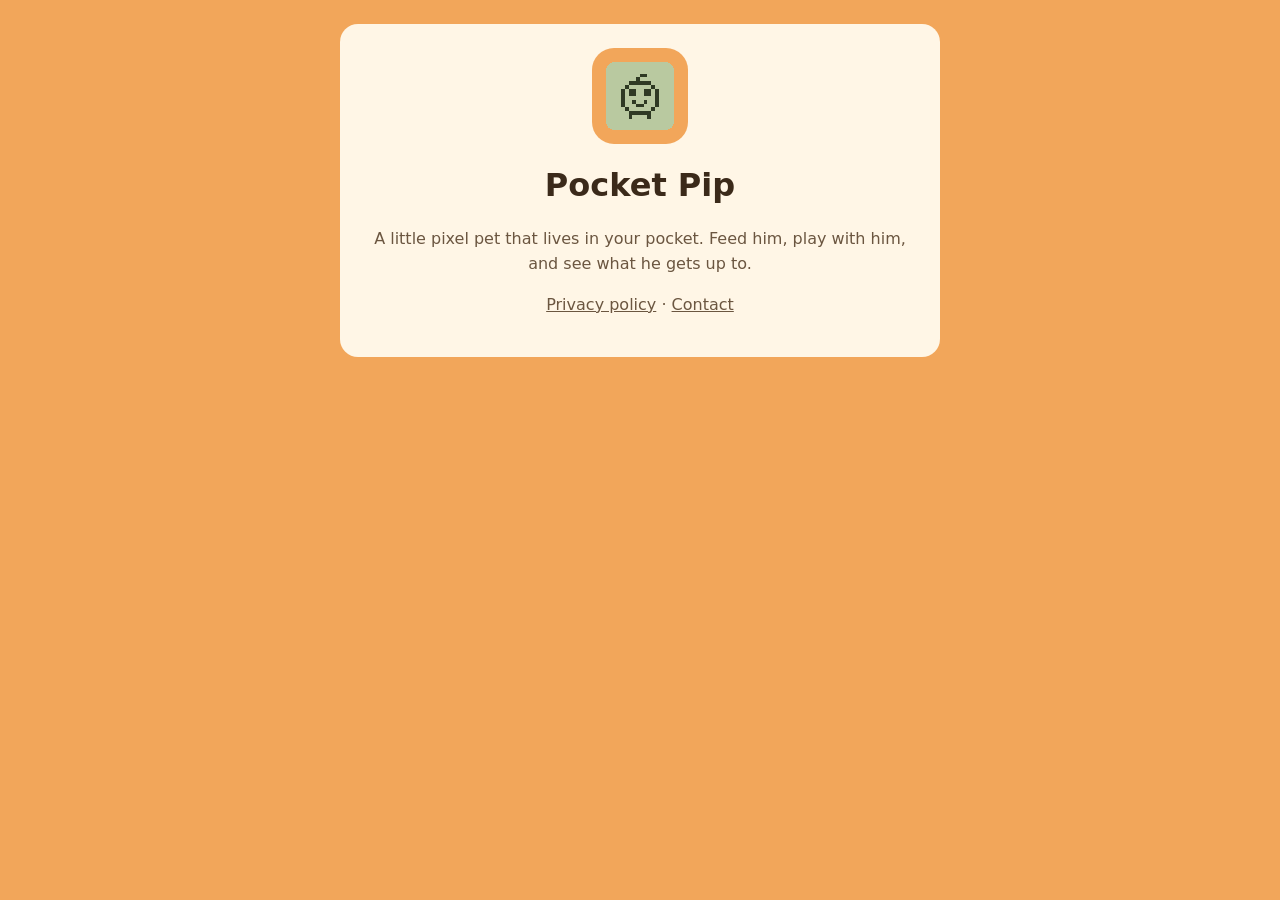
==== index.html @ be4d51e7 "Pocket Pip home page and privacy policy Co-Authored-By: Claude Opus 5.5 (1M context) <noreply@anthro" ====
<!doctype html>
<html lang="en-GB">
<head>
<meta charset="utf-8">
<meta name="viewport" content="width=device-width,initial-scale=1">
<title>Pocket Pip</title>
<style>
  :root{--bg:#f2a65a;--card:#fff6e6;--ink:#3b2a1a;--soft:#6b5640}
  @media (prefers-color-scheme:dark){:root{--bg:#2a2016;--card:#3a2c1e;--ink:#f6ead8;--soft:#d6c3a8}}
  body{margin:0;background:var(--bg);color:var(--ink);font:16px/1.55 system-ui,-apple-system,"Segoe UI",Roboto,sans-serif}
  main{max-width:560px;margin:24px auto;padding:24px 20px;background:var(--card);border-radius:18px;text-align:center}
  @media (max-width:600px){main{margin:16px;padding:20px 16px}}
  img{width:96px;height:96px;border-radius:22px;image-rendering:pixelated}
  h1{margin:.3em 0}
  p{color:var(--soft)}
  a{color:inherit}
</style>
</head>
<body>
<main>
<img src="icon.png" alt="">
<h1>Pocket Pip</h1>
<p>A little pixel pet that lives in your pocket. Feed him, play with him, and see what he gets up to.</p>
<p><a href="privacy.html">Privacy policy</a> · <a href="mailto:pocketpipgame@gmail.com">Contact</a></p>
</main>
</body>
</html>
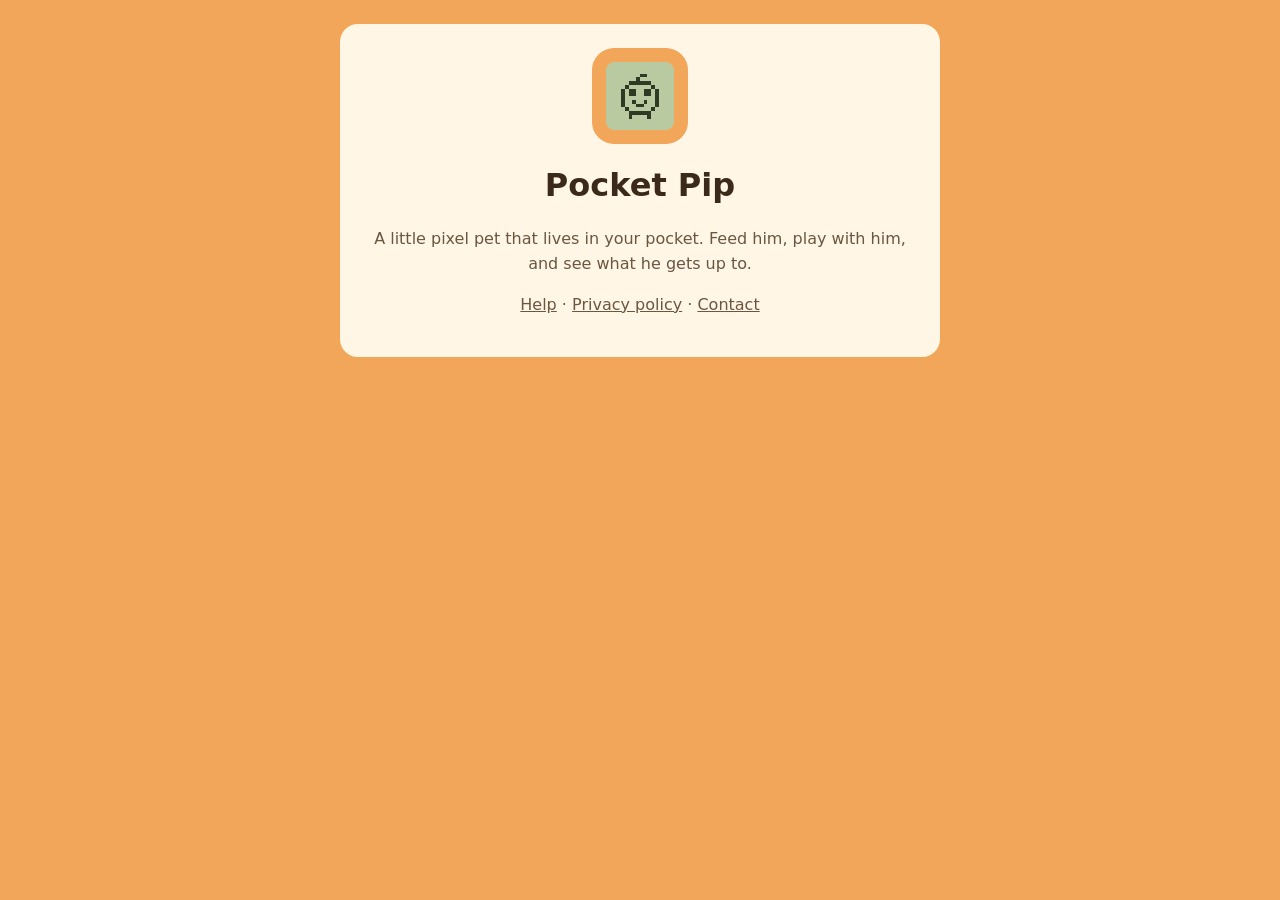
==== commit 18915e50: "Help page (generated from the game's Help) and a link to it Co-Authored-By: Claude Opus 5.5 (1M cont" ====
--- a/index.html
+++ b/index.html
@@ -21,7 +21,7 @@
 <img src="icon.png" alt="">
 <h1>Pocket Pip</h1>
 <p>A little pixel pet that lives in your pocket. Feed him, play with him, and see what he gets up to.</p>
-<p><a href="privacy.html">Privacy policy</a> · <a href="mailto:pocketpipgame@gmail.com">Contact</a></p>
+<p><a href="help.html">Help</a> · <a href="privacy.html">Privacy policy</a> · <a href="mailto:pocketpipgame@gmail.com">Contact</a></p>
 </main>
 </body>
 </html>
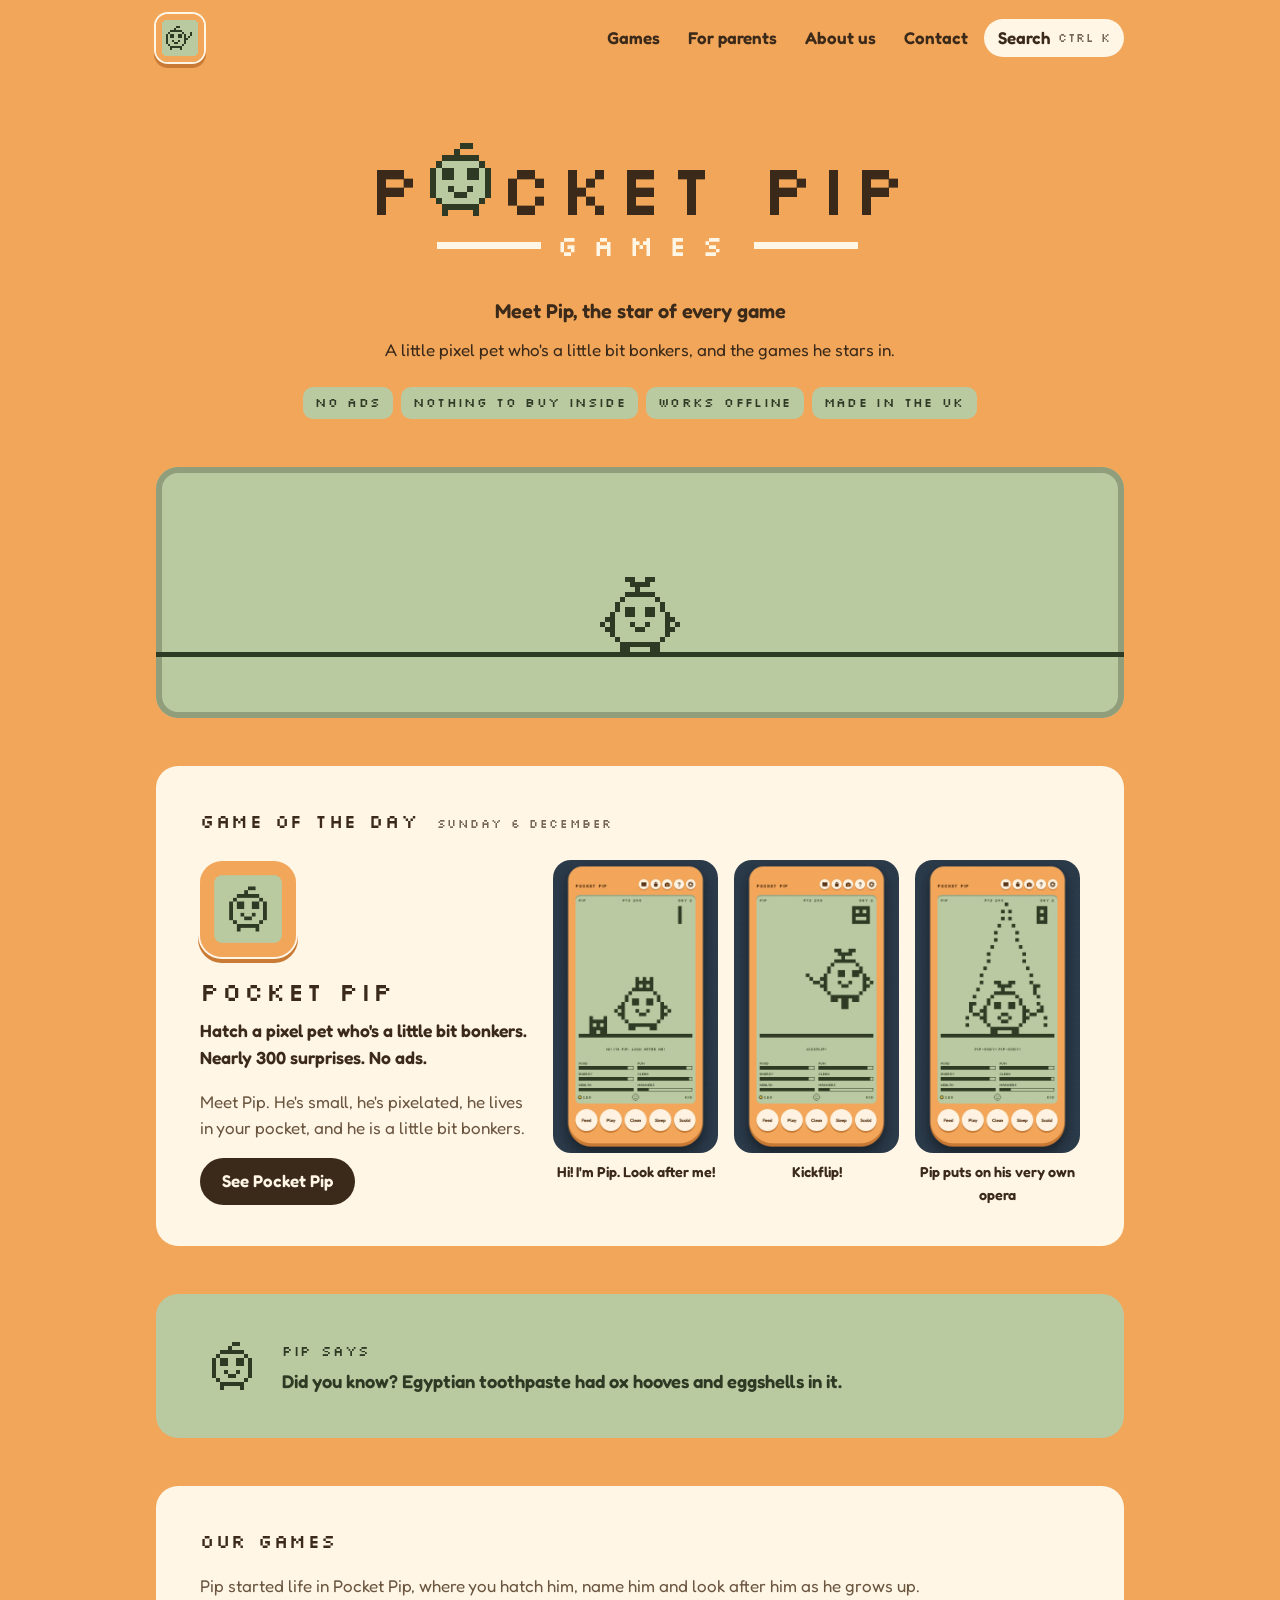
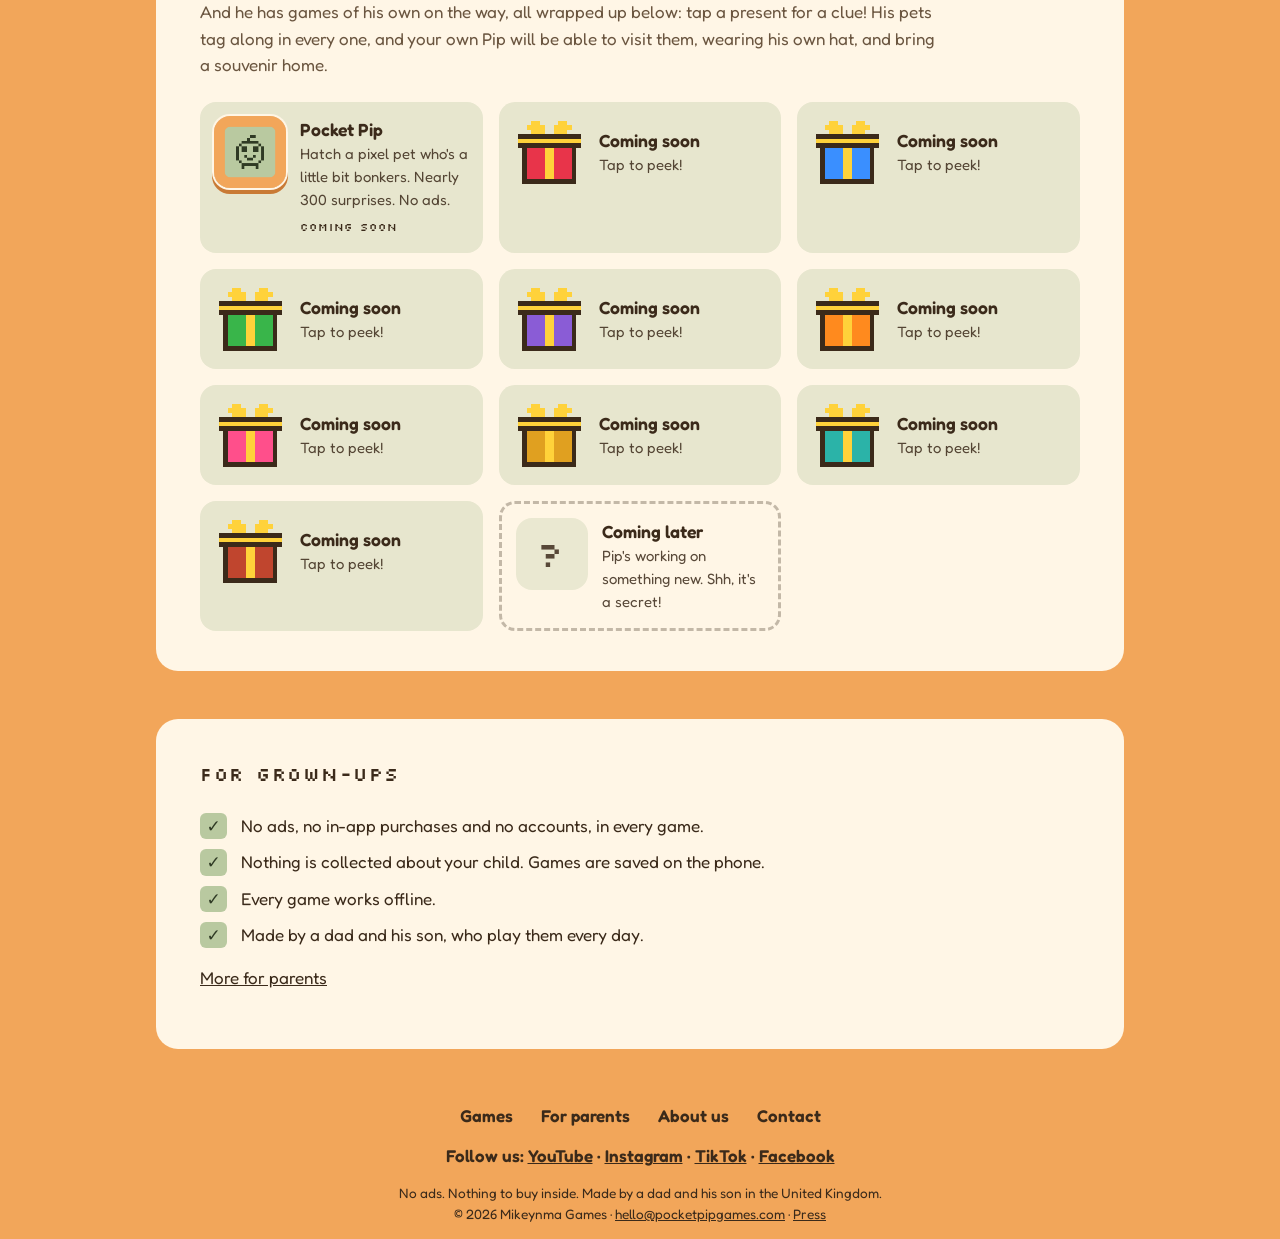
==== commit 4c6a8823: "Only Pocket Pip has its page for now; every other game is a wrapped present under Coming soon, with " ====
--- a/index.html
+++ b/index.html
@@ -3,25 +3,112 @@
 <head>
 <meta charset="utf-8">
 <meta name="viewport" content="width=device-width,initial-scale=1">
-<title>Pocket Pip</title>
-<style>
-  :root{--bg:#f2a65a;--card:#fff6e6;--ink:#3b2a1a;--soft:#6b5640}
-  @media (prefers-color-scheme:dark){:root{--bg:#2a2016;--card:#3a2c1e;--ink:#f6ead8;--soft:#d6c3a8}}
-  body{margin:0;background:var(--bg);color:var(--ink);font:16px/1.55 system-ui,-apple-system,"Segoe UI",Roboto,sans-serif}
-  main{max-width:560px;margin:24px auto;padding:24px 20px;background:var(--card);border-radius:18px;text-align:center}
-  @media (max-width:600px){main{margin:16px;padding:20px 16px}}
-  img{width:96px;height:96px;border-radius:22px;image-rendering:pixelated}
-  h1{margin:.3em 0}
-  p{color:var(--soft)}
-  a{color:inherit}
-</style>
+<title>Pocket Pip Games: cosy games for kids, no ads</title>
+<meta name="description" content="Cosy little games starring Pip. No ads, nothing to buy inside. Made by a dad and his son in the UK.">
+<meta property="og:title" content="Pocket Pip Games: cosy games for kids, no ads">
+<meta property="og:description" content="Cosy little games starring Pip. No ads, nothing to buy inside. Made by a dad and his son in the UK.">
+<meta property="og:type" content="website">
+<meta property="og:site_name" content="Pocket Pip Games">
+<meta property="og:url" content="https://pocketpipgames.com/">
+<link rel="canonical" href="https://pocketpipgames.com/">
+<meta property="og:image" content="https://pocketpipgames.com/share.png">
+<meta name="twitter:card" content="summary_large_image">
+
+<link rel="icon" href="/favicon.ico" sizes="any">
+<link rel="icon" href="/favicon-32.png" type="image/png">
+<link rel="apple-touch-icon" href="/apple-touch-icon.png">
+<link rel="manifest" href="/site.webmanifest">
+<meta name="theme-color" content="#f2a65a">
+<link rel="preload" href="/fonts/silkscreen-latin.woff2" as="font" type="font/woff2" crossorigin>
+<link rel="preload" href="/fonts/fredoka-latin.woff2" as="font" type="font/woff2" crossorigin>
+<link rel="stylesheet" href="/site.css">
+<script type="application/ld+json">[{"@context": "https://schema.org", "@type": "Organization", "name": "Pocket Pip Games", "url": "https://pocketpipgames.com", "logo": "https://pocketpipgames.com/icon-512.png", "email": "hello@pocketpipgames.com", "sameAs": ["https://www.youtube.com/@PocketPipGames", "https://www.instagram.com/pocketpipgames/", "https://www.tiktok.com/@pocketpipgames", "https://www.facebook.com/pocketpipgames"], "description": "Cosy little games starring Pip, a pixel pet. No ads, nothing to buy inside. Made by a dad and his son in the United Kingdom."}, {"@context": "https://schema.org", "@type": "WebSite", "name": "Pocket Pip Games", "url": "https://pocketpipgames.com"}]</script>
 </head>
 <body>
-<main>
-<img src="icon.png" alt="">
-<h1>Pocket Pip</h1>
-<p>A little pixel pet that lives in your pocket. Feed him, play with him, and see what he gets up to.</p>
-<p><a href="help.html">Help</a> · <a href="privacy.html">Privacy policy</a> · <a href="mailto:pocketpipgame@gmail.com">Contact</a></p>
+<header class="top"><div class="wrap">
+  <a class="brand" href="/" aria-label="Pocket Pip Games, home"><img src="/icon-48.png" width="48" height="48" alt=""></a>
+  <nav aria-label="Menu"><a href="/#games">Games</a><a href="/parents.html">For parents</a><a href="/about.html">About us</a><a href="/contact.html">Contact</a><button class="find-btn" type="button" aria-haspopup="dialog">Search <kbd>Ctrl K</kbd></button></nav>
+</div></header>
+<main class="wrap">
+<header class="hero">
+  <h1 class="logo"><span class="sr-only">Pocket Pip Games</span><span class="word px" aria-hidden="true"><span>P</span><svg class="pip-o" viewBox="0 0 10 12" shape-rendering="crispEdges"><path class="ps" d="M2 3h6v1h1v5h-1v1h-6v-1h-1v-5h1z"/><path class="pl" d="M5 0h2v1h-2zM4 1h1v1h-1zM2 2h6v1h-6zM1 3h1v1h-1zM8 3h1v1h-1zM0 4h1v1h-1zM9 4h1v1h-1zM0 5h1v1h-1zM9 5h1v1h-1zM0 6h1v1h-1zM9 6h1v1h-1zM0 7h1v1h-1zM9 7h1v1h-1zM0 8h1v1h-1zM9 8h1v1h-1zM1 9h1v1h-1zM8 9h1v1h-1zM2 10h6v1h-6zM2 11h1v1h-1zM7 11h1v1h-1z"/><path class="pf" d="M2 4h2v1h-2zM6 4h2v1h-2zM2 5h2v1h-2zM6 5h2v1h-2zM3 7h1v1h-1zM6 7h1v1h-1zM4 8h2v1h-2z"/><path class="pl arm arm-a" d="M10 6h1v1h-1zM11 5h1v1h-1zM12 3h1v2h-1z"/><path class="pl arm arm-b" d="M10 6h1v1h-1zM11 4h1v2h-1zM11 3h1v1h-1zM12 2h1v1h-1z"/></svg><span>CKET PIP</span></span><span class="games px" aria-hidden="true"><i></i>GAMES<i></i></span></h1>
+  <p class="tag">Meet Pip, the star of every game</p>
+  <p class="sub">A little pixel pet who's a little bit bonkers, and the games he stars in.</p>
+  <ul class="facts px"><li>No ads</li><li>Nothing to buy inside</li><li>Works offline</li><li>Made in the UK</li></ul>
+</header>
+<div class="strip" style="--n:542;--w:128;--ms:100ms;--src:url(/strip.png)" role="img" aria-label="Pip, from Pocket Pip: he blinks and wanders, does a kickflip on his skateboard, watches a butterfly, and his kitten comes for a cuddle">
+  <div class="ground"></div><div class="pip-anim"></div><p class="says px" aria-hidden="true"></p>
+  <script type="application/json" id="says">[[0, ""], [25, "Skateboard time!"], [48, "Kickflip!"], [57, "Radical!"], [98, ""], [139, "The butterfly dropped a coin! +1"], [174, ""]]</script>
+</div>
+
+<section class="today">
+  <h2 class="px">Game of the day <span class="date"></span></h2>
+<div class="featured" data-day="0">
+  <div class="feat-text">
+    <img class="icon" src="/pocket-pip/icon.png" alt="" width="96" height="96">
+    <h3 class="px">Pocket Pip</h3>
+    <p class="tag">Hatch a pixel pet who&#x27;s a little bit bonkers. Nearly 300 surprises. No ads.</p>
+    <p>Meet Pip. He&#x27;s small, he&#x27;s pixelated, he lives in your pocket, and he is a little bit bonkers.</p>
+    <a class="button" href="/pocket-pip/">See Pocket Pip</a>
+  </div>
+  <div class="shots">
+<figure><a href="/pocket-pip/shots/1-home.webp"><img src="/pocket-pip/shots/1-home.webp" width="720" height="1280" alt="Hi! I&#x27;m Pip. Look after me!"></a><figcaption>Hi! I&#x27;m Pip. Look after me!</figcaption></figure>
+<figure><a href="/pocket-pip/shots/2-skateboard.webp"><img src="/pocket-pip/shots/2-skateboard.webp" width="720" height="1280" alt="Kickflip!"></a><figcaption>Kickflip!</figcaption></figure>
+<figure><a href="/pocket-pip/shots/3-pipsody.webp"><img src="/pocket-pip/shots/3-pipsody.webp" width="720" height="1280" alt="Pip puts on his very own opera"></a><figcaption>Pip puts on his very own opera</figcaption></figure>
+</div>
+</div>
+</section>
+
+<section class="pip-says" aria-label="Pip says">
+  <img src="/pip-32.png" width="64" height="64" alt="">
+  <div><b class="px">Pip says</b><p class="fact">Did you know? A googol is 1 with 100 zeros after it.</p></div>
+</section>
+
+<section id="games"><span id="soon"></span>
+  <h2 class="px">Our games</h2>
+  <p class="lead">Pip started life in Pocket Pip, where you hatch him, name him and look after him as he grows up. And he has games of his own on the way, all wrapped up below: tap a present for a clue! His pets tag along in every one, and your own Pip will be able to visit them, wearing his own hat, and bring a souvenir home.</p>
+  <div class="games">
+<a class="game" href="/pocket-pip/"><img src="/pocket-pip/icon.png" alt="" width="72" height="72"><div><b>Pocket Pip</b><span>Hatch a pixel pet who&#x27;s a little bit bonkers. Nearly 300 surprises. No ads.</span><i class="px">Coming soon</i></div></a>
+<details class="game present" style="--c:#e8344a"><summary><svg class="box" viewBox="0 0 16 16" width="72" height="72" shape-rendering="crispEdges" aria-hidden="true"><path class="wrap" d="M2 6h12v9h-12z"/><path class="wrap" d="M1 4h14v3h-14z"/><path class="ribbon" d="M7 4h2v11h-2zM1 5h14v1h-14z"/><path class="ribbon" d="M4 1h2v1h1v2h-3v-1h-1v-1h1zM10 1h2v1h1v1h-1v1h-3v-2h1z"/><path class="line" d="M1 4h14v1h-14zM1 6h14v1h-14zM2 7h1v8h-1zM13 7h1v8h-1zM2 14h12v1h-12z"/></svg><div><b>Coming soon</b><span class="tap">Tap to peek!</span></div></summary><p class="clue px">Something long and wiggly is very hungry...</p></details>
+<details class="game present" style="--c:#3a8fff"><summary><svg class="box" viewBox="0 0 16 16" width="72" height="72" shape-rendering="crispEdges" aria-hidden="true"><path class="wrap" d="M2 6h12v9h-12z"/><path class="wrap" d="M1 4h14v3h-14z"/><path class="ribbon" d="M7 4h2v11h-2zM1 5h14v1h-14z"/><path class="ribbon" d="M4 1h2v1h1v2h-3v-1h-1v-1h1zM10 1h2v1h1v1h-1v1h-3v-2h1z"/><path class="line" d="M1 4h14v1h-14zM1 6h14v1h-14zM2 7h1v8h-1zM13 7h1v8h-1zM2 14h12v1h-12z"/></svg><div><b>Coming soon</b><span class="tap">Tap to peek!</span></div></summary><p class="clue px">Every snack in its own jar. Can you sort them?</p></details>
+<details class="game present" style="--c:#39b54a"><summary><svg class="box" viewBox="0 0 16 16" width="72" height="72" shape-rendering="crispEdges" aria-hidden="true"><path class="wrap" d="M2 6h12v9h-12z"/><path class="wrap" d="M1 4h14v3h-14z"/><path class="ribbon" d="M7 4h2v11h-2zM1 5h14v1h-14z"/><path class="ribbon" d="M4 1h2v1h1v2h-3v-1h-1v-1h1zM10 1h2v1h1v1h-1v1h-3v-2h1z"/><path class="line" d="M1 4h14v1h-14zM1 6h14v1h-14zM2 7h1v8h-1zM13 7h1v8h-1zM2 14h12v1h-12z"/></svg><div><b>Coming soon</b><span class="tap">Tap to peek!</span></div></summary><p class="clue px">Pip&#x27;s pet is stuck! Shuffle the furniture...</p></details>
+<details class="game present" style="--c:#8a5cd6"><summary><svg class="box" viewBox="0 0 16 16" width="72" height="72" shape-rendering="crispEdges" aria-hidden="true"><path class="wrap" d="M2 6h12v9h-12z"/><path class="wrap" d="M1 4h14v3h-14z"/><path class="ribbon" d="M7 4h2v11h-2zM1 5h14v1h-14z"/><path class="ribbon" d="M4 1h2v1h1v2h-3v-1h-1v-1h1zM10 1h2v1h1v1h-1v1h-3v-2h1z"/><path class="line" d="M1 4h14v1h-14zM1 6h14v1h-14zM2 7h1v8h-1zM13 7h1v8h-1zM2 14h12v1h-12z"/></svg><div><b>Coming soon</b><span class="tap">Tap to peek!</span></div></summary><p class="clue px">Roads, rivers and railways. Hop, Pip, hop!</p></details>
+<details class="game present" style="--c:#ff8a1e"><summary><svg class="box" viewBox="0 0 16 16" width="72" height="72" shape-rendering="crispEdges" aria-hidden="true"><path class="wrap" d="M2 6h12v9h-12z"/><path class="wrap" d="M1 4h14v3h-14z"/><path class="ribbon" d="M7 4h2v11h-2zM1 5h14v1h-14z"/><path class="ribbon" d="M4 1h2v1h1v2h-3v-1h-1v-1h1zM10 1h2v1h1v1h-1v1h-3v-2h1z"/><path class="line" d="M1 4h14v1h-14zM1 6h14v1h-14zM2 7h1v8h-1zM13 7h1v8h-1zM2 14h12v1h-12z"/></svg><div><b>Coming soon</b><span class="tap">Tap to peek!</span></div></summary><p class="clue px">Toast, pancakes, milkshakes... and a very fussy critic.</p></details>
+<details class="game present" style="--c:#ff4f8b"><summary><svg class="box" viewBox="0 0 16 16" width="72" height="72" shape-rendering="crispEdges" aria-hidden="true"><path class="wrap" d="M2 6h12v9h-12z"/><path class="wrap" d="M1 4h14v3h-14z"/><path class="ribbon" d="M7 4h2v11h-2zM1 5h14v1h-14z"/><path class="ribbon" d="M4 1h2v1h1v2h-3v-1h-1v-1h1zM10 1h2v1h1v1h-1v1h-3v-2h1z"/><path class="line" d="M1 4h14v1h-14zM1 6h14v1h-14zM2 7h1v8h-1zM13 7h1v8h-1zM2 14h12v1h-12z"/></svg><div><b>Coming soon</b><span class="tap">Tap to peek!</span></div></summary><p class="clue px">Dig, build, and make Pip a home of his own.</p></details>
+<details class="game present" style="--c:#e0a020"><summary><svg class="box" viewBox="0 0 16 16" width="72" height="72" shape-rendering="crispEdges" aria-hidden="true"><path class="wrap" d="M2 6h12v9h-12z"/><path class="wrap" d="M1 4h14v3h-14z"/><path class="ribbon" d="M7 4h2v11h-2zM1 5h14v1h-14z"/><path class="ribbon" d="M4 1h2v1h1v2h-3v-1h-1v-1h1zM10 1h2v1h1v1h-1v1h-3v-2h1z"/><path class="line" d="M1 4h14v1h-14zM1 6h14v1h-14zM2 7h1v8h-1zM13 7h1v8h-1zM2 14h12v1h-12z"/></svg><div><b>Coming soon</b><span class="tap">Tap to peek!</span></div></summary><p class="clue px">Pip nicked a biscuit. Run, Pip, run!</p></details>
+<details class="game present" style="--c:#2bb3a8"><summary><svg class="box" viewBox="0 0 16 16" width="72" height="72" shape-rendering="crispEdges" aria-hidden="true"><path class="wrap" d="M2 6h12v9h-12z"/><path class="wrap" d="M1 4h14v3h-14z"/><path class="ribbon" d="M7 4h2v11h-2zM1 5h14v1h-14z"/><path class="ribbon" d="M4 1h2v1h1v2h-3v-1h-1v-1h1zM10 1h2v1h1v1h-1v1h-3v-2h1z"/><path class="line" d="M1 4h14v1h-14zM1 6h14v1h-14zM2 7h1v8h-1zM13 7h1v8h-1zM2 14h12v1h-12z"/></svg><div><b>Coming soon</b><span class="tap">Tap to peek!</span></div></summary><p class="clue px">This room is a trickster. Nothing is what it seems!</p></details>
+<details class="game present" style="--c:#c0452e"><summary><svg class="box" viewBox="0 0 16 16" width="72" height="72" shape-rendering="crispEdges" aria-hidden="true"><path class="wrap" d="M2 6h12v9h-12z"/><path class="wrap" d="M1 4h14v3h-14z"/><path class="ribbon" d="M7 4h2v11h-2zM1 5h14v1h-14z"/><path class="ribbon" d="M4 1h2v1h1v2h-3v-1h-1v-1h1zM10 1h2v1h1v1h-1v1h-3v-2h1z"/><path class="line" d="M1 4h14v1h-14zM1 6h14v1h-14zM2 7h1v8h-1zM13 7h1v8h-1zM2 14h12v1h-12z"/></svg><div><b>Coming soon</b><span class="tap">Tap to peek!</span></div></summary><p class="clue px">Lots of boxes, and a teddy who comes along every time.</p></details>
+<div class="game mystery" aria-label="A new game, coming later"><span class="q px" aria-hidden="true">?</span><div><b>Coming later</b><span>Pip's working on something new. Shh, it's a secret!</span></div></div>
+  </div>
+</section>
+
+<section>
+  <h2 class="px">For grown-ups</h2>
+  <ul class="promise">
+    <li>No ads, no in-app purchases and no accounts, in every game.</li>
+    <li>Nothing is collected about your child. Games are saved on the phone.</li>
+    <li>Every game works offline.</li>
+    <li>Made by a dad and his son, who play them every day.</li>
+  </ul>
+  <p><a href="/parents.html">More for parents</a></p>
+</section>
+<script type="application/json" id="facts">["Did you know? A googol is 1 with 100 zeros after it.", "Did you know? There are more ways to shuffle a pack of cards than atoms on Earth.", "Did you know? Bananas are a tiny bit radioactive.", "Did you know? Octopuses have three hearts and blue blood.", "Did you know? A day on Venus is longer than its year.", "Did you know? Honey can last for thousands of years.", "Did you know? You can't hum while holding your nose. Try it!", "Did you know? Sloths can hold their breath longer than dolphins.", "Did you know? The Eiffel Tower grows about 15 cm in summer.", "Did you know? There are more trees on Earth than stars in our galaxy.", "Did you know? Sharks are older than trees.", "Did you know? A teaspoon of neutron star would weigh billions of tonnes.", "Did you know? Sunlight takes about 8 minutes to reach us.", "Did you know? Your stomach gets a new lining every few days.", "Did you know? Wombat poo is cube-shaped!", "Did you know? Lightning is hotter than the surface of the Sun.", "Did you know? The first computer mouse was made of wood.", "Did you know? Pluto hasn't gone once round the Sun since we found it.", "Did you know? Saturn would float in a big enough bath.", "Did you know? A group of flamingos is called a flamboyance.", "Did you know? The first computer bug was a real moth.", "Did you know? The Romans used wee as mouthwash!", "Did you know? Roman laundries washed clothes in wee.", "Did you know? Roman toilets had a shared sponge on a stick. Ew!", "Did you know? The Romans had a goddess of the sewers, called Cloacina.", "Did you know? Rich Romans snacked on dormice.", "Did you know? Posh Romans ate flamingo tongues.", "Did you know? Roman fish sauce was made from fermented fish guts. Yum?", "Did you know? The Romans had underfloor heating 2,000 years ago!", "Did you know? Ancient Greeks used pebbles as toilet paper.", "Did you know? Toilet paper was first used in ancient China.", "Did you know? Vikings didn't really have horns on their helmets.", "Did you know? Vikings carried combs. They were rather tidy!", "Did you know? Bluetooth is named after a Viking king, Harald Bluetooth.", "Did you know? Viking names included Ragnar Hairy-Breeches.", "Did you know? Wednesday is Woden's day. Thursday is Thor's day.", "Did you know? The ancient Egyptians mummified millions of cats.", "Did you know? Egyptians shaved their eyebrows when their cat died.", "Did you know? Egyptians shaved their heads and wore wigs to beat nits.", "Did you know? Egyptian toothpaste had ox hooves and eggshells in it.", "Did you know? Egyptians played a board game called Senet.", "Did you know? Paid workers built the pyramids, not slaves.", "Did you know? There were still woolly mammoths when the pyramids were built!", "Did you know? Cleopatra lived closer to the Moon landing than to the pyramids being built.", "Did you know? Oxford University is older than the Aztec Empire.", "Did you know? The Aztecs used cocoa beans as money.", "Did you know? Stone Age people kept dogs as pets.", "Did you know? The oldest flute ever found is made from a bird bone.", "Did you know? Some Stonehenge stones were dragged all the way from Wales.", "Did you know? Medieval monks said beavers' tails counted as fish.", "Did you know? In the Middle Ages, you could pay your rent in eels.", "Did you know? In the Middle Ages, even pigs could be put on trial!", "Did you know? The Bayeux Tapestry isn't a tapestry. It's embroidery!", "Did you know? Henry VIII had a Groom of the Stool. Don't ask.", "Did you know? Rich Tudors had black teeth from sugar. Some faked it!", "Did you know? Shakespeare was the first to write down the word 'eyeball'.", "Did you know? Georgian thieves snatched wigs right off people's heads.", "Did you know? Victorian children cleaned chimneys. I only clean poop!", "Did you know? In 1858 the River Thames smelled so bad it was called the Great Stink.", "Did you know? Policemen are called bobbies after Robert Peel.", "Did you know? England's first speeding ticket was in 1896, for going 8 mph!", "Did you know? Ketchup was sold as medicine in the 1830s.", "Did you know? People once thought tomatoes were poisonous.", "Did you know? Carrots used to be purple!", "Did you know? Napoleon wasn't short. He was about average height.", "Did you know? The smell after rain has a name: petrichor.", "Did you know? The Queen sent her first email in 1976!", "Did you know? The Queen's email name was HME2: Her Majesty, Elizabeth II.", "Did you know? The first message on the internet was meant to say LOGIN, but it crashed after LO.", "Did you know? The @ sign was first used for email in 1971.", "Did you know? The first smiley :-) was typed in 1982.", "Did you know? The first text message said Merry Christmas.", "Did you know? The first website is still online, and it's from 1991.", "Did you know? The web was given away free to everyone in 1993.", "Did you know? The first webcam watched a coffee pot, so people knew if there was any coffee left.", "Did you know? The first emoji were made in Japan in 1999. There were 176 of them.", "Did you know? The first video on a famous video website was 19 seconds about elephants at a zoo.", "Did you know? Spam email is named after a comedy sketch about tinned meat.", "Did you know? A famous search engine is named after a googol, spelt wrong.", "Did you know? Wi-Fi doesn't stand for anything. It's just a catchy name.", "Did you know? Pocket pets like Pip first came out in 1996, and lots got banned from schools!", "Did you know? One of the first video games was tennis, played on a science machine in 1958.", "Did you know? The first photo on the web was of a band of science workers who sang funny songs.", "Did you know? One of the first things ever bought online was a pizza.", "Did you know? The first mobile phone call was in 1973. The phone was as heavy as a bag of sugar!", "Did you know? The computer mouse got its name because its wire looked like a tail.", "Did you know? Emoji has nothing to do with emotion. It's Japanese for picture and letter.", "Did you know? Hashtags started in 2007.", "Did you know? The save button is a picture of a floppy disk. Ask a grown-up what that is!", "Did you know? There's a real computer error that means 'I'm a teapot'.", "Did you know? An early hard drive was as big as two fridges, and held less than one phone photo.", "Did you know? Pocket Pip's initials are P.P. ...PEE-PEE! Hee hee!", "Did you know? Raindrops aren't tear-shaped. They're more like burger buns!", "Did you know? A snowflake can take an hour to fall to the ground."]</script>
 </main>
+<footer class="wrap">
+  <nav aria-label="Footer menu"><a href="/#games">Games</a><a href="/parents.html">For parents</a><a href="/about.html">About us</a><a href="/contact.html">Contact</a></nav>
+  <p class="follow">Follow us: <a href="https://www.youtube.com/@PocketPipGames" rel="me noopener">YouTube</a> · <a href="https://www.instagram.com/pocketpipgames/" rel="me noopener">Instagram</a> · <a href="https://www.tiktok.com/@pocketpipgames" rel="me noopener">TikTok</a> · <a href="https://www.facebook.com/pocketpipgames" rel="me noopener">Facebook</a></p>
+  <p class="small">No ads. Nothing to buy inside. Made by a dad and his son in the United Kingdom.<br>© 2026 Mikeynma Games · <a href="mailto:hello@pocketpipgames.com">hello@pocketpipgames.com</a> · <a href="/press.html">Press</a></p>
+</footer>
+<dialog class="finder" aria-label="Search the site">
+  <input id="find-q" type="search" placeholder="Search games, help and pages" autocomplete="off" role="combobox" aria-expanded="true" aria-controls="find-list" aria-autocomplete="list">
+  <ul id="find-list" role="listbox" aria-label="Results"></ul>
+  <p class="find-hint">↑ ↓ to choose, Enter to open, Esc to close</p>
+</dialog>
+<dialog class="zoom" aria-label="Screenshot">
+  <button class="x" aria-label="Close">&#x2715;</button>
+  <button class="prev" aria-label="Previous screenshot">&#x25C0;</button><button class="next" aria-label="Next screenshot">&#x25B6;</button>
+  <img alt=""><p></p>
+</dialog>
+<script src="/site.js"></script>
 </body>
 </html>
--- a/site.css
+++ b/site.css
@@ -0,0 +1,237 @@
+/* pocketpipgames.com: every page made by npm run site (scripts/site.py). The look: Pip's orange case, cream and the LCD green,
+   a 70s/80s retro palette (owner chose it over a calmer cream look, 16 October 2026). */
+:root{--icon-edge:0 0 0 2px #fff6e6,0 4px 0 2px #c97a35;--pip-line:#2f3a24;--pip-face:#2f3a24;--logo-games:#fff6e6;--logo-bar:#fff6e6;--bg:#f2a65a;--card:#fff6e6;--ink:#3b2a1a;--soft:#6b5640;--lcd:#b9c9a0;--lcd-ink:#2f3a24;--edge:#c97a35;--tile:color-mix(in srgb,var(--lcd) 35%,var(--card));--bar:var(--bg)}
+@media (prefers-color-scheme:dark){:root{--icon-edge:0 3px 0 #c97a35;--pip-line:#f6ead8;--logo-games:#f2a65a;--logo-bar:#f2a65a;--bg:#2a2016;--card:#3a2c1e;--ink:#f6ead8;--soft:#d6c3a8;--lcd:#56664a;--lcd-ink:#e6efd6;--edge:#1c150e}}
+*{box-sizing:border-box}
+html{scroll-padding-top:16px}
+body{margin:0;background:var(--bg);color:var(--ink);font:17px/1.55 "Fredoka",system-ui,-apple-system,"Segoe UI",Roboto,sans-serif}
+a{color:inherit}
+img{max-width:100%}
+.wrap{max-width:1000px;margin:0 auto;padding:0 16px}
+.px{font-family:"Silkscreen",ui-monospace,monospace;letter-spacing:.08em;font-weight:400}
+.small{color:var(--soft);font-size:.85rem}
+
+/* the menu */
+.top{background:var(--bar)}
+.top .wrap{display:flex;align-items:center;justify-content:space-between;gap:8px 20px;flex-wrap:wrap;padding-top:14px;padding-bottom:14px}
+.brand{display:flex;align-items:center;gap:10px;text-decoration:none;font-size:1.05rem}
+nav{display:flex;flex-wrap:wrap;gap:4px}
+nav a{text-decoration:none;font-weight:600;padding:6px 12px;border-radius:999px}
+nav a:hover,nav a:focus-visible,nav a[aria-current]{background:var(--card)}
+@media (max-width:620px){.top .wrap{justify-content:center}.top nav{justify-content:center}nav a{padding:6px 10px;font-size:.95rem}}
+
+/* page parts */
+.hero{text-align:center;padding:40px 0 36px}
+@media (min-width:760px){.hero{padding:56px 0 48px}}
+.hero .icon{border-radius:26px}
+h1{font-size:clamp(2rem,7vw,3.4rem);margin:.3em 0 .1em;line-height:1.1}
+h2{font-size:1.2rem;margin:0 0 16px}
+.tag{font-size:1.25rem;font-weight:600;margin:0 auto;max-width:30em}
+.sub{color:var(--ink);max-width:36em;margin:.6em auto} /* on the orange page: ink, as --soft is only 3.5:1 there */
+.soon{display:inline-block;margin-top:1em;background:var(--card);border-radius:999px;padding:10px 22px;font-weight:600;box-shadow:0 4px 0 var(--edge)}
+.button{display:inline-block;background:var(--ink);color:var(--card);text-decoration:none;border-radius:999px;padding:10px 22px;font-weight:600}
+.facts{display:flex;flex-wrap:wrap;justify-content:center;gap:8px;list-style:none;padding:0;margin:24px 0 0}
+.facts li{background:var(--lcd);color:var(--lcd-ink);border-radius:10px;padding:6px 12px;font-size:.8rem}
+section{background:var(--card);border-radius:22px;padding:28px 24px;margin:0 0 28px}
+@media (min-width:760px){section{padding:40px 44px;margin-bottom:48px}h2{margin-bottom:24px}}
+@media (max-width:700px){section{padding:22px 16px}}
+.big{font-size:1.4rem;font-weight:600}
+table{border-collapse:collapse;width:100%}
+th,td{text-align:left;padding:10px 8px;border-top:1px solid color-mix(in srgb,var(--ink) 18%,transparent)}
+.promise{list-style:none;padding:0;margin:0 0 16px;display:grid;gap:10px}
+.promise li{padding-left:2.4em;text-indent:-2.4em}
+.promise li::before{content:"\2713";display:inline-block;text-indent:0;width:1.6em;font-weight:600;color:var(--lcd-ink);background:var(--lcd);border-radius:6px;text-align:center;margin-right:.8em}
+
+/* screenshots: tap one to see it bigger */
+.shots{display:grid;grid-template-columns:repeat(3,1fr);gap:20px 16px;margin:0 0 32px}
+.shots figure{margin:0}
+.shots a{display:block;cursor:zoom-in;border-radius:18px}
+.shots a:focus-visible{outline:3px solid var(--ink);outline-offset:3px}
+.shots img{width:100%;height:auto;border-radius:18px;display:block}
+.shots figcaption{text-align:center;font-size:.9rem;font-weight:600;margin-top:8px}
+@media (max-width:700px){.shots{grid-template-columns:none;grid-auto-flow:column;grid-auto-columns:62%;overflow-x:auto;scroll-snap-type:x mandatory;padding-bottom:8px}.shots figure{scroll-snap-align:center}}
+
+/* a game's page */
+.grid{display:grid;grid-template-columns:repeat(auto-fit,minmax(260px,1fr));gap:14px}
+.grid div{background:var(--tile);border-radius:14px;padding:14px 16px}
+.grid h3{margin:0 0 6px;font-size:1.05rem}
+.grid p,.grid ul{margin:0 0 .4em;color:var(--soft);font-size:.95rem}
+.grid ul{padding-left:1.1em}
+.grid li{margin:.25em 0}
+
+/* the games */
+.games{display:grid;grid-template-columns:repeat(auto-fit,minmax(280px,1fr));gap:16px}
+.lead{color:var(--soft);max-width:44em;margin:-.4em 0 1.4em}
+.game{display:flex;gap:14px;align-items:flex-start;text-decoration:none;background:var(--tile);border-radius:16px;padding:14px}
+a.game:hover,a.game:focus-visible{background:var(--lcd);color:var(--lcd-ink)}
+.game img{border-radius:16px;flex:none}
+.game b{display:block;font-size:1.1rem}
+.game span{display:block;font-size:.93rem;opacity:.85}
+.game i{display:inline-block;font-style:normal;font-size:.7rem;margin-top:6px}
+.mystery{border:3px dashed color-mix(in srgb,var(--ink) 30%,transparent);background:none}
+.mystery .q{flex:none;display:grid;place-items:center;width:72px;height:72px;border-radius:16px;background:var(--tile);font-size:2.2rem}
+.small-cards{grid-template-columns:repeat(auto-fit,minmax(136px,1fr));gap:12px}
+.small-cards a{display:flex;flex-direction:column;align-items:center;gap:8px;text-decoration:none;text-align:center;background:var(--tile);border-radius:14px;padding:14px 10px}
+.small-cards a:hover,.small-cards a:focus-visible{background:var(--lcd);color:var(--lcd-ink)}
+.small-cards img{border-radius:12px}
+
+/* the homepage */
+.date{font-size:.75rem;opacity:.7;margin-left:.5em}
+@media (max-width:620px){.date{display:block;margin:.4em 0 0}}
+.featured{display:grid;grid-template-columns:1fr 1.6fr;gap:24px;align-items:center}
+.featured .shots{margin:0}
+.feat-text .icon{border-radius:22px}
+.feat-text h3{font-size:1.6rem;margin:.3em 0 .2em}
+.feat-text p{color:var(--soft)}
+.feat-text .tag{color:var(--ink);font-size:1.1rem;margin:0 0 .5em}
+@media (max-width:760px){.featured{grid-template-columns:none}}
+.pip-says{display:flex;gap:18px;align-items:center;background:var(--lcd);color:var(--lcd-ink)}
+.pip-says img{border-radius:12px;image-rendering:pixelated;flex:none}
+.pip-says b{font-size:.9rem}
+.pip-says p{margin:.2em 0 0;font-size:1.15rem;font-weight:600}
+
+footer{text-align:center;padding:12px 16px 40px}
+footer nav{justify-content:center;margin-bottom:8px}
+footer .small{color:var(--ink)}
+
+/* the bigger screenshot */
+dialog.zoom{border:0;padding:0;background:none;max-width:none;max-height:none;overflow:visible;color:#fff}
+dialog.zoom::backdrop{background:rgb(0 0 0 / .85)}
+dialog.zoom img{display:block;height:min(84vh,1280px);width:auto;max-width:90vw;object-fit:contain;border-radius:22px;touch-action:pan-y}
+dialog.zoom p{text-align:center;margin:10px 0 0;font-weight:600}
+dialog.zoom button{position:fixed;width:48px;height:48px;border-radius:50%;border:0;background:var(--card);color:var(--ink);font-size:1.3rem;font-weight:600;line-height:1;cursor:pointer}
+dialog.zoom .x{top:12px;right:12px}
+dialog.zoom .prev{left:12px;top:calc(50% - 24px)}
+dialog.zoom .next{right:12px;top:calc(50% - 24px)}
+@media (max-width:620px){dialog.zoom .prev,dialog.zoom .next{top:auto;bottom:14px}dialog.zoom img{height:min(76vh,1280px)}}
+.featured[hidden]{display:none}
+
+/* the homepage strip: Pip recorded from the real game (strip.png: --n frames of --w x 40 game pixels, one above the other; the game's
+   own 32-wide screen is the middle, with room each side for the kitten to walk in), played by CSS. --s is a whole number of screen
+   pixels per game pixel, so he stays sharp: bigger steps on bigger screens. Only the far edges fade, where Pip never goes. */
+.strip{--s:4;--screen:#b9c9a0;position:relative;margin:0 0 28px;height:calc(40px*var(--s) + 3.2rem);background:var(--screen);border-radius:22px;overflow:hidden;box-shadow:inset 0 0 0 6px color-mix(in srgb,var(--screen) 70%,#2f3a24)}
+@media (min-width:480px){.strip{--s:5}}
+@media (min-width:760px){.strip{margin-bottom:48px}}
+@media (prefers-color-scheme:dark){.strip{--screen:#9cad87}}
+.strip .ground{position:absolute;left:0;right:0;top:calc(37px*var(--s));height:calc(1px*var(--s));background:#2f3a24}
+.pip-anim{position:absolute;left:calc(50% - var(--w)*var(--s)*.5px);top:0;width:calc(var(--w)*var(--s)*1px);height:calc(40px*var(--s));background:var(--src) 0 0/100% calc(40px*var(--s)*var(--n)) no-repeat;image-rendering:pixelated;-webkit-mask:linear-gradient(90deg,transparent,#000 calc(8px*var(--s)) calc(100% - 8px*var(--s)),transparent);mask:linear-gradient(90deg,transparent,#000 calc(8px*var(--s)) calc(100% - 8px*var(--s)),transparent);animation:pip-play calc(var(--ms)*var(--n)) steps(var(--n)) infinite}
+@keyframes pip-play{to{background-position-y:calc(-40px*var(--s)*var(--n))}}
+.strip .says{position:absolute;left:0;right:0;top:calc(40px*var(--s));margin:0;height:3.2rem;display:grid;place-items:center;color:#2f3a24;font-size:.85rem;text-transform:uppercase}
+@media (prefers-reduced-motion:reduce){.pip-anim{animation:none}}
+
+/* the logo: P(Pip)CKET PIP / GAMES. Pip stands still (the strip below is the busy one); now and then he hops, waves (stepping aside so his arm clears the C)
+   or somersaults, once each in a 24-second loop. Every keyframe lists the same transforms, so the somersault turns all the way. */
+.sr-only{position:absolute;width:1px;height:1px;overflow:hidden;clip-path:inset(50%);white-space:nowrap}
+.logo{margin:.15em 0 .5em;display:flex;flex-direction:column;align-items:center;gap:.22em;font-size:clamp(34px,7vw,72px);line-height:1}
+.logo .word{display:flex;align-items:flex-end;line-height:.8;letter-spacing:.077em;white-space:nowrap}
+.logo .games{display:flex;align-items:center;gap:.55em;font-size:.385em;letter-spacing:.55em;padding-left:.55em;color:var(--logo-games)}
+.logo .games i{width:3.75em;height:.25em;background:var(--logo-bar)}
+@media (max-width:480px){.logo .games i{width:2em}}
+.pip-o{width:.846em;height:1.02em;margin:0 .115em 0 .04em;overflow:visible;transform-origin:50% 58%;animation:pip-all 24s ease-in-out infinite}
+.pip-o .ps{fill:#b9c9a0}.pip-o .pl{fill:var(--pip-line)}.pip-o .pf{fill:var(--pip-face)}
+.pip-o .arm{opacity:0}
+.pip-o .arm-a{animation:arm-a 24s step-end infinite}
+.pip-o .arm-b{animation:arm-b 24s step-end infinite}
+@keyframes pip-all{0%,20%{transform:translateX(0) translateY(0) rotate(0deg) scaleY(1)}21.2%{transform:translateX(0) translateY(6%) rotate(0deg) scaleY(.88)}23%{transform:translateX(0) translateY(-38%) rotate(0deg) scaleY(1)}24.6%{transform:translateX(0) translateY(0) rotate(0deg) scaleY(1)}25.4%{transform:translateX(0) translateY(4%) rotate(0deg) scaleY(.92)}26.6%,49%{transform:translateX(0) translateY(0) rotate(0deg) scaleY(1)}49.8%,58.4%{transform:translateX(-15%) translateY(0) rotate(0deg) scaleY(1)}59.2%,80%{transform:translateX(0) translateY(0) rotate(0deg) scaleY(1)}81.2%{transform:translateX(0) translateY(6%) rotate(0deg) scaleY(.88)}82.5%{transform:translateX(0) translateY(-36%) rotate(-120deg) scaleY(1)}83.8%{transform:translateX(0) translateY(-30%) rotate(-240deg) scaleY(1)}85%{transform:translateX(0) translateY(0) rotate(-360deg) scaleY(1)}86%{transform:translateX(0) translateY(4%) rotate(-360deg) scaleY(.92)}87%,100%{transform:translateX(0) translateY(0) rotate(-360deg) scaleY(1)}}
+@keyframes arm-a{0%{opacity:0}50%{opacity:1}51.04%{opacity:0}52.08%{opacity:1}53.12%{opacity:0}54.17%{opacity:1}55.21%{opacity:0}56.25%{opacity:1}57.29%,100%{opacity:0}}
+@keyframes arm-b{0%{opacity:0}51.04%{opacity:1}52.08%{opacity:0}53.12%{opacity:1}54.17%{opacity:0}55.21%{opacity:1}56.25%{opacity:0}57.29%{opacity:1}58.33%,100%{opacity:0}}
+@media (prefers-reduced-motion:reduce){.pip-o,.pip-o .arm{animation:none}}
+.brand img{image-rendering:pixelated;border-radius:12px;box-shadow:var(--icon-edge)} /* --icon-edge: on the orange page a cream ring plus the case's underside; elsewhere just the underside */
+
+/* help and privacy pages: a game's own words in the site's look */
+.page-head{padding:36px 0 28px}
+.page-head h1{font-size:clamp(1.5rem,4.5vw,2.4rem);margin:0;line-height:1.15}
+.page-head .sub{margin:.5em 0 0;max-width:40em}
+.help{display:grid;grid-template-columns:270px minmax(0,1fr);gap:32px;align-items:start;margin-bottom:48px}
+.help.single{display:block}
+.help nav{position:sticky;top:16px;display:flex;flex-direction:column;gap:2px;background:var(--card);border-radius:22px;padding:14px}
+.help nav .label{font-family:"Silkscreen",monospace;letter-spacing:.08em;font-size:.75rem;padding:6px 12px 10px;color:var(--soft)}
+.help nav a{display:flex;align-items:center;gap:10px;padding:9px 12px;border-radius:12px;font-weight:600;text-decoration:none}
+.help nav a b{margin-left:auto;font-size:.8rem}
+.help nav a:hover,.help nav a[aria-current]{background:var(--tile)}
+.help nav a.dim{opacity:.45}
+.help .i{width:18px;height:18px;flex:none}
+@media (max-width:760px){.help{grid-template-columns:minmax(0,1fr);gap:16px}.help nav{top:0;z-index:2;flex-direction:row;flex-wrap:nowrap;overflow-x:auto;padding:8px;border-radius:16px}.help nav .label{display:none}.help nav a{white-space:nowrap}}
+.search{display:flex;align-items:center;gap:12px;background:var(--card);border-radius:999px;padding:13px 20px;color:var(--soft)}
+.search:focus-within{box-shadow:0 0 0 3px var(--ink)}
+.search input{flex:1;min-width:0;border:0;background:none;font:inherit;color:var(--ink);outline:none}
+.help .meta{display:flex;justify-content:space-between;align-items:center;gap:12px;margin:14px 6px 22px;font-size:.92rem}
+.help .badge{background:var(--lcd);color:var(--lcd-ink);border-radius:10px;padding:5px 11px;font-family:"Silkscreen",monospace;letter-spacing:.06em;font-size:.7rem}
+.help section{background:none;padding:0;border:0;box-shadow:none;margin:0 0 32px}
+.help h2{display:flex;align-items:center;gap:10px;font-family:"Silkscreen",monospace;font-weight:400;letter-spacing:.08em;font-size:1rem;margin:0 0 12px 6px}
+.help .card{background:var(--card);border-radius:22px;overflow:hidden}
+.help details+details{border-top:1px solid color-mix(in srgb,var(--ink) 12%,transparent)}
+.help summary{list-style:none;cursor:pointer;padding:17px 24px;font-weight:600;display:flex;justify-content:space-between;align-items:center;gap:16px}
+.help summary::-webkit-details-marker{display:none}
+.help summary::after{content:"+";font-family:"Silkscreen",monospace;font-size:1.2rem;line-height:1;flex:none}
+.help details[open] summary::after{content:"-"}
+.help summary:hover{background:var(--tile)}
+.help summary:focus-visible{outline:3px solid var(--ink);outline-offset:-3px}
+.help details>:not(summary){margin:0;padding:0 24px 14px;color:var(--soft)}
+.help details>ul{padding-left:44px}
+.help details li{margin:.3em 0}
+.help .empty{padding:20px 24px}
+.help .more{margin:20px 6px}
+.doc{margin-bottom:48px}
+.doc h2{font-family:"Silkscreen",monospace;font-weight:400;letter-spacing:.08em;font-size:1rem;margin:2em 0 .6em}
+.doc .lede{background:var(--lcd);color:var(--lcd-ink);padding:14px 18px;border-radius:14px;max-width:none}
+.doc .small{color:var(--soft)}
+.doc table{font-size:.95rem}
+@media (max-width:620px){.doc table{display:block;overflow-x:auto}}
+
+/* the site's own font files (the games bundle the same ones): nothing is fetched from Google */
+@font-face{font-family:"Silkscreen";font-weight:400;font-display:swap;src:url(/fonts/silkscreen-latin.woff2) format("woff2");unicode-range:U+0000-00FF,U+0131,U+0152-0153,U+02BB-02BC,U+02C6,U+02DA,U+02DC,U+0304,U+0308,U+0329,U+2000-206F,U+20AC,U+2122,U+2191,U+2193,U+2212,U+2215,U+FEFF,U+FFFD}
+@font-face{font-family:"Silkscreen";font-weight:400;font-display:swap;src:url(/fonts/silkscreen-latin-ext.woff2) format("woff2");unicode-range:U+0100-02BA,U+02BD-02C5,U+02C7-02CC,U+02CE-02D7,U+02DD-02FF,U+1D00-1DBF,U+1E00-1E9F,U+1EF2-1EFF,U+2020,U+20A0-20AB,U+20AD-20C4,U+2113,U+2C60-2C7F,U+A720-A7FF}
+@font-face{font-family:"Fredoka";font-weight:400 600;font-display:swap;src:url(/fonts/fredoka-latin.woff2) format("woff2");unicode-range:U+0000-00FF,U+0131,U+0152-0153,U+02BB-02BC,U+02C6,U+02DA,U+02DC,U+0304,U+0308,U+0329,U+2000-206F,U+20AC,U+2122,U+2191,U+2193,U+2212,U+2215,U+FEFF,U+FFFD}
+@font-face{font-family:"Fredoka";font-weight:400 600;font-display:swap;src:url(/fonts/fredoka-latin-ext.woff2) format("woff2");unicode-range:U+0100-02BA,U+02BD-02C5,U+02C7-02CC,U+02CE-02D7,U+02DD-02FF,U+1D00-1DBF,U+1E00-1E9F,U+1EF2-1EFF,U+2020,U+20A0-20AB,U+20AD-20C4,U+2113,U+2C60-2C7F,U+A720-A7FF}
+
+/* Google Play badge, press logos, the 404 */
+.play img{display:block;height:auto;margin:1em auto 0}
+.game .play img{margin:6px 0 0}
+.press-logos{display:flex;flex-wrap:wrap;gap:16px;align-items:center;margin-bottom:12px}
+.press-logos a{display:block;background:var(--card);border:1px solid color-mix(in srgb,var(--ink) 15%,transparent);border-radius:16px;padding:20px}
+.press-logos a.dark{background:#2a2016}
+.press-logos img{display:block;max-width:100%;height:auto}
+.help-main{min-width:0}
+
+/* the secret: type "pip" on the homepage, or tap the logo Pip five times quickly, and he does a little celebration */
+.pip-o.party{animation:pip-party 2.4s ease-in-out}
+.pip-o.party .arm-a{animation:none;opacity:1}
+@keyframes pip-party{0%{transform:translateX(0) translateY(0) rotate(0deg) scaleY(1)}15%{transform:translateX(0) translateY(-40%) rotate(-360deg) scaleY(1)}30%{transform:translateX(0) translateY(0) rotate(-360deg) scaleY(.9)}45%{transform:translateX(0) translateY(-40%) rotate(0deg) scaleY(1)}60%{transform:translateX(0) translateY(0) rotate(0deg) scaleY(.9)}75%{transform:translateX(0) translateY(-40%) rotate(-360deg) scaleY(1)}90%,100%{transform:translateX(0) translateY(0) rotate(-360deg) scaleY(1)}}
+
+/* the games' icons keep an edge too: the same cream ring and underside as the menu icon (only the underside in dark mode) */
+.hero .icon,.feat-text .icon,.game img,.small-cards img{box-shadow:var(--icon-edge)}
+
+/* Ctrl+K search: a button in the menu bar and a dialog of results (pages and every help question) */
+.find-btn{font:inherit;font-weight:600;color:inherit;background:var(--card);border:0;border-radius:999px;padding:6px 14px;cursor:pointer;display:inline-flex;align-items:center;gap:8px}
+.find-btn kbd{font:.72rem/1 "Silkscreen",monospace;letter-spacing:.04em;opacity:.7}
+@media (max-width:620px){.find-btn kbd{display:none}}
+.find-btn:focus-visible,nav a:focus-visible,.button:focus-visible,a:focus-visible{outline:3px solid var(--ink);outline-offset:2px}
+dialog.finder{width:min(640px,calc(100vw - 32px));margin:10vh auto auto;padding:14px;border:0;border-radius:22px;background:var(--card);color:var(--ink);box-shadow:0 20px 60px rgb(0 0 0 / .35)}
+dialog.finder::backdrop{background:rgb(0 0 0 / .5)}
+#find-q{width:100%;box-sizing:border-box;font:inherit;font-size:1.1rem;padding:12px 16px;border-radius:14px;border:2px solid color-mix(in srgb,var(--ink) 25%,transparent);background:var(--page,transparent);color:var(--ink);outline:none}
+#find-q:focus{border-color:var(--ink)}
+#find-list{list-style:none;margin:10px 0 0;padding:0;max-height:55vh;overflow:auto}
+#find-list [role=option]{display:flex;align-items:center;gap:12px;padding:8px 14px;border-radius:12px;cursor:pointer}
+#find-list [role=option] b{flex:1;min-width:0}
+.fi{width:34px;height:34px;flex:none;border-radius:9px;background:var(--lcd);color:var(--lcd-ink);display:grid;place-items:center;overflow:hidden}
+.fi img{width:34px;height:34px;image-rendering:pixelated}
+.fi svg{width:15px;height:21px;fill:currentColor}
+#find-list [role=option]>span:last-child{font-size:.85rem;color:var(--soft);white-space:nowrap}
+#find-list [aria-selected="true"],#find-list [role=option]:hover{background:var(--tile)}
+#find-list .none{padding:12px 14px;color:var(--soft)}
+.find-hint{margin:8px 4px 0;font-size:.8rem;color:var(--soft)}
+@media (max-width:620px){.find-hint{display:none}}
+footer .follow{margin:.2em 0 .6em;font-weight:600}
+/* games not on the site yet: wrapped presents that open with a clue (scripts/site.py presents()) */
+.present{display:block;background:var(--tile);border-radius:16px;padding:14px}
+.present summary{display:flex;gap:14px;align-items:center;cursor:pointer;list-style:none}
+.present summary::-webkit-details-marker{display:none}
+.present .box .wrap{fill:var(--c)}.present .box .ribbon{fill:#ffd23a}.present .box .line{fill:var(--ink)}
+.present .box{flex:none;transition:transform .2s}
+.present summary:hover .box,.present summary:focus-visible .box{animation:shake .5s}
+.present[open] .box{transform:translateY(-6px) rotate(-8deg)}
+.present[open] .tap{display:none}
+.present .clue{margin:10px 0 0;font-size:.9rem;line-height:1.5}
+@keyframes shake{0%,100%{transform:rotate(0)}25%{transform:rotate(-8deg)}75%{transform:rotate(8deg)}}
+@media (prefers-reduced-motion:reduce){.present summary:hover .box,.present summary:focus-visible .box{animation:none}}
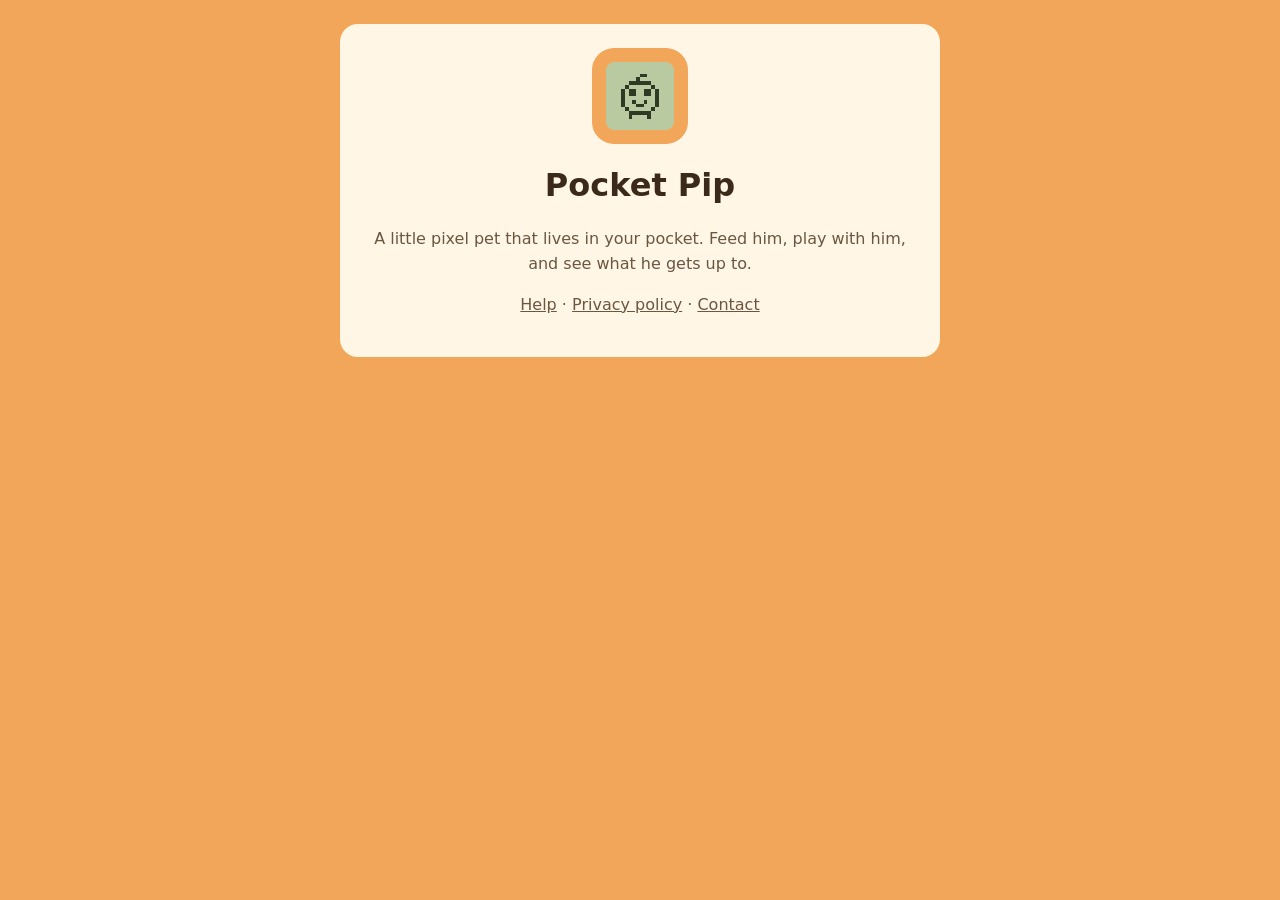
==== commit 39d36a67: "Revert "Only Pocket Pip has its page for now; every other game is a wrapped present under Coming soo" ====
--- a/index.html
+++ b/index.html
@@ -3,112 +3,25 @@
 <head>
 <meta charset="utf-8">
 <meta name="viewport" content="width=device-width,initial-scale=1">
-<title>Pocket Pip Games: cosy games for kids, no ads</title>
-<meta name="description" content="Cosy little games starring Pip. No ads, nothing to buy inside. Made by a dad and his son in the UK.">
-<meta property="og:title" content="Pocket Pip Games: cosy games for kids, no ads">
-<meta property="og:description" content="Cosy little games starring Pip. No ads, nothing to buy inside. Made by a dad and his son in the UK.">
-<meta property="og:type" content="website">
-<meta property="og:site_name" content="Pocket Pip Games">
-<meta property="og:url" content="https://pocketpipgames.com/">
-<link rel="canonical" href="https://pocketpipgames.com/">
-<meta property="og:image" content="https://pocketpipgames.com/share.png">
-<meta name="twitter:card" content="summary_large_image">
-
-<link rel="icon" href="/favicon.ico" sizes="any">
-<link rel="icon" href="/favicon-32.png" type="image/png">
-<link rel="apple-touch-icon" href="/apple-touch-icon.png">
-<link rel="manifest" href="/site.webmanifest">
-<meta name="theme-color" content="#f2a65a">
-<link rel="preload" href="/fonts/silkscreen-latin.woff2" as="font" type="font/woff2" crossorigin>
-<link rel="preload" href="/fonts/fredoka-latin.woff2" as="font" type="font/woff2" crossorigin>
-<link rel="stylesheet" href="/site.css">
-<script type="application/ld+json">[{"@context": "https://schema.org", "@type": "Organization", "name": "Pocket Pip Games", "url": "https://pocketpipgames.com", "logo": "https://pocketpipgames.com/icon-512.png", "email": "hello@pocketpipgames.com", "sameAs": ["https://www.youtube.com/@PocketPipGames", "https://www.instagram.com/pocketpipgames/", "https://www.tiktok.com/@pocketpipgames", "https://www.facebook.com/pocketpipgames"], "description": "Cosy little games starring Pip, a pixel pet. No ads, nothing to buy inside. Made by a dad and his son in the United Kingdom."}, {"@context": "https://schema.org", "@type": "WebSite", "name": "Pocket Pip Games", "url": "https://pocketpipgames.com"}]</script>
+<title>Pocket Pip</title>
+<style>
+  :root{--bg:#f2a65a;--card:#fff6e6;--ink:#3b2a1a;--soft:#6b5640}
+  @media (prefers-color-scheme:dark){:root{--bg:#2a2016;--card:#3a2c1e;--ink:#f6ead8;--soft:#d6c3a8}}
+  body{margin:0;background:var(--bg);color:var(--ink);font:16px/1.55 system-ui,-apple-system,"Segoe UI",Roboto,sans-serif}
+  main{max-width:560px;margin:24px auto;padding:24px 20px;background:var(--card);border-radius:18px;text-align:center}
+  @media (max-width:600px){main{margin:16px;padding:20px 16px}}
+  img{width:96px;height:96px;border-radius:22px;image-rendering:pixelated}
+  h1{margin:.3em 0}
+  p{color:var(--soft)}
+  a{color:inherit}
+</style>
 </head>
 <body>
-<header class="top"><div class="wrap">
-  <a class="brand" href="/" aria-label="Pocket Pip Games, home"><img src="/icon-48.png" width="48" height="48" alt=""></a>
-  <nav aria-label="Menu"><a href="/#games">Games</a><a href="/parents.html">For parents</a><a href="/about.html">About us</a><a href="/contact.html">Contact</a><button class="find-btn" type="button" aria-haspopup="dialog">Search <kbd>Ctrl K</kbd></button></nav>
-</div></header>
-<main class="wrap">
-<header class="hero">
-  <h1 class="logo"><span class="sr-only">Pocket Pip Games</span><span class="word px" aria-hidden="true"><span>P</span><svg class="pip-o" viewBox="0 0 10 12" shape-rendering="crispEdges"><path class="ps" d="M2 3h6v1h1v5h-1v1h-6v-1h-1v-5h1z"/><path class="pl" d="M5 0h2v1h-2zM4 1h1v1h-1zM2 2h6v1h-6zM1 3h1v1h-1zM8 3h1v1h-1zM0 4h1v1h-1zM9 4h1v1h-1zM0 5h1v1h-1zM9 5h1v1h-1zM0 6h1v1h-1zM9 6h1v1h-1zM0 7h1v1h-1zM9 7h1v1h-1zM0 8h1v1h-1zM9 8h1v1h-1zM1 9h1v1h-1zM8 9h1v1h-1zM2 10h6v1h-6zM2 11h1v1h-1zM7 11h1v1h-1z"/><path class="pf" d="M2 4h2v1h-2zM6 4h2v1h-2zM2 5h2v1h-2zM6 5h2v1h-2zM3 7h1v1h-1zM6 7h1v1h-1zM4 8h2v1h-2z"/><path class="pl arm arm-a" d="M10 6h1v1h-1zM11 5h1v1h-1zM12 3h1v2h-1z"/><path class="pl arm arm-b" d="M10 6h1v1h-1zM11 4h1v2h-1zM11 3h1v1h-1zM12 2h1v1h-1z"/></svg><span>CKET PIP</span></span><span class="games px" aria-hidden="true"><i></i>GAMES<i></i></span></h1>
-  <p class="tag">Meet Pip, the star of every game</p>
-  <p class="sub">A little pixel pet who's a little bit bonkers, and the games he stars in.</p>
-  <ul class="facts px"><li>No ads</li><li>Nothing to buy inside</li><li>Works offline</li><li>Made in the UK</li></ul>
-</header>
-<div class="strip" style="--n:542;--w:128;--ms:100ms;--src:url(/strip.png)" role="img" aria-label="Pip, from Pocket Pip: he blinks and wanders, does a kickflip on his skateboard, watches a butterfly, and his kitten comes for a cuddle">
-  <div class="ground"></div><div class="pip-anim"></div><p class="says px" aria-hidden="true"></p>
-  <script type="application/json" id="says">[[0, ""], [25, "Skateboard time!"], [48, "Kickflip!"], [57, "Radical!"], [98, ""], [139, "The butterfly dropped a coin! +1"], [174, ""]]</script>
-</div>
-
-<section class="today">
-  <h2 class="px">Game of the day <span class="date"></span></h2>
-<div class="featured" data-day="0">
-  <div class="feat-text">
-    <img class="icon" src="/pocket-pip/icon.png" alt="" width="96" height="96">
-    <h3 class="px">Pocket Pip</h3>
-    <p class="tag">Hatch a pixel pet who&#x27;s a little bit bonkers. Nearly 300 surprises. No ads.</p>
-    <p>Meet Pip. He&#x27;s small, he&#x27;s pixelated, he lives in your pocket, and he is a little bit bonkers.</p>
-    <a class="button" href="/pocket-pip/">See Pocket Pip</a>
-  </div>
-  <div class="shots">
-<figure><a href="/pocket-pip/shots/1-home.webp"><img src="/pocket-pip/shots/1-home.webp" width="720" height="1280" alt="Hi! I&#x27;m Pip. Look after me!"></a><figcaption>Hi! I&#x27;m Pip. Look after me!</figcaption></figure>
-<figure><a href="/pocket-pip/shots/2-skateboard.webp"><img src="/pocket-pip/shots/2-skateboard.webp" width="720" height="1280" alt="Kickflip!"></a><figcaption>Kickflip!</figcaption></figure>
-<figure><a href="/pocket-pip/shots/3-pipsody.webp"><img src="/pocket-pip/shots/3-pipsody.webp" width="720" height="1280" alt="Pip puts on his very own opera"></a><figcaption>Pip puts on his very own opera</figcaption></figure>
-</div>
-</div>
-</section>
-
-<section class="pip-says" aria-label="Pip says">
-  <img src="/pip-32.png" width="64" height="64" alt="">
-  <div><b class="px">Pip says</b><p class="fact">Did you know? A googol is 1 with 100 zeros after it.</p></div>
-</section>
-
-<section id="games"><span id="soon"></span>
-  <h2 class="px">Our games</h2>
-  <p class="lead">Pip started life in Pocket Pip, where you hatch him, name him and look after him as he grows up. And he has games of his own on the way, all wrapped up below: tap a present for a clue! His pets tag along in every one, and your own Pip will be able to visit them, wearing his own hat, and bring a souvenir home.</p>
-  <div class="games">
-<a class="game" href="/pocket-pip/"><img src="/pocket-pip/icon.png" alt="" width="72" height="72"><div><b>Pocket Pip</b><span>Hatch a pixel pet who&#x27;s a little bit bonkers. Nearly 300 surprises. No ads.</span><i class="px">Coming soon</i></div></a>
-<details class="game present" style="--c:#e8344a"><summary><svg class="box" viewBox="0 0 16 16" width="72" height="72" shape-rendering="crispEdges" aria-hidden="true"><path class="wrap" d="M2 6h12v9h-12z"/><path class="wrap" d="M1 4h14v3h-14z"/><path class="ribbon" d="M7 4h2v11h-2zM1 5h14v1h-14z"/><path class="ribbon" d="M4 1h2v1h1v2h-3v-1h-1v-1h1zM10 1h2v1h1v1h-1v1h-3v-2h1z"/><path class="line" d="M1 4h14v1h-14zM1 6h14v1h-14zM2 7h1v8h-1zM13 7h1v8h-1zM2 14h12v1h-12z"/></svg><div><b>Coming soon</b><span class="tap">Tap to peek!</span></div></summary><p class="clue px">Something long and wiggly is very hungry...</p></details>
-<details class="game present" style="--c:#3a8fff"><summary><svg class="box" viewBox="0 0 16 16" width="72" height="72" shape-rendering="crispEdges" aria-hidden="true"><path class="wrap" d="M2 6h12v9h-12z"/><path class="wrap" d="M1 4h14v3h-14z"/><path class="ribbon" d="M7 4h2v11h-2zM1 5h14v1h-14z"/><path class="ribbon" d="M4 1h2v1h1v2h-3v-1h-1v-1h1zM10 1h2v1h1v1h-1v1h-3v-2h1z"/><path class="line" d="M1 4h14v1h-14zM1 6h14v1h-14zM2 7h1v8h-1zM13 7h1v8h-1zM2 14h12v1h-12z"/></svg><div><b>Coming soon</b><span class="tap">Tap to peek!</span></div></summary><p class="clue px">Every snack in its own jar. Can you sort them?</p></details>
-<details class="game present" style="--c:#39b54a"><summary><svg class="box" viewBox="0 0 16 16" width="72" height="72" shape-rendering="crispEdges" aria-hidden="true"><path class="wrap" d="M2 6h12v9h-12z"/><path class="wrap" d="M1 4h14v3h-14z"/><path class="ribbon" d="M7 4h2v11h-2zM1 5h14v1h-14z"/><path class="ribbon" d="M4 1h2v1h1v2h-3v-1h-1v-1h1zM10 1h2v1h1v1h-1v1h-3v-2h1z"/><path class="line" d="M1 4h14v1h-14zM1 6h14v1h-14zM2 7h1v8h-1zM13 7h1v8h-1zM2 14h12v1h-12z"/></svg><div><b>Coming soon</b><span class="tap">Tap to peek!</span></div></summary><p class="clue px">Pip&#x27;s pet is stuck! Shuffle the furniture...</p></details>
-<details class="game present" style="--c:#8a5cd6"><summary><svg class="box" viewBox="0 0 16 16" width="72" height="72" shape-rendering="crispEdges" aria-hidden="true"><path class="wrap" d="M2 6h12v9h-12z"/><path class="wrap" d="M1 4h14v3h-14z"/><path class="ribbon" d="M7 4h2v11h-2zM1 5h14v1h-14z"/><path class="ribbon" d="M4 1h2v1h1v2h-3v-1h-1v-1h1zM10 1h2v1h1v1h-1v1h-3v-2h1z"/><path class="line" d="M1 4h14v1h-14zM1 6h14v1h-14zM2 7h1v8h-1zM13 7h1v8h-1zM2 14h12v1h-12z"/></svg><div><b>Coming soon</b><span class="tap">Tap to peek!</span></div></summary><p class="clue px">Roads, rivers and railways. Hop, Pip, hop!</p></details>
-<details class="game present" style="--c:#ff8a1e"><summary><svg class="box" viewBox="0 0 16 16" width="72" height="72" shape-rendering="crispEdges" aria-hidden="true"><path class="wrap" d="M2 6h12v9h-12z"/><path class="wrap" d="M1 4h14v3h-14z"/><path class="ribbon" d="M7 4h2v11h-2zM1 5h14v1h-14z"/><path class="ribbon" d="M4 1h2v1h1v2h-3v-1h-1v-1h1zM10 1h2v1h1v1h-1v1h-3v-2h1z"/><path class="line" d="M1 4h14v1h-14zM1 6h14v1h-14zM2 7h1v8h-1zM13 7h1v8h-1zM2 14h12v1h-12z"/></svg><div><b>Coming soon</b><span class="tap">Tap to peek!</span></div></summary><p class="clue px">Toast, pancakes, milkshakes... and a very fussy critic.</p></details>
-<details class="game present" style="--c:#ff4f8b"><summary><svg class="box" viewBox="0 0 16 16" width="72" height="72" shape-rendering="crispEdges" aria-hidden="true"><path class="wrap" d="M2 6h12v9h-12z"/><path class="wrap" d="M1 4h14v3h-14z"/><path class="ribbon" d="M7 4h2v11h-2zM1 5h14v1h-14z"/><path class="ribbon" d="M4 1h2v1h1v2h-3v-1h-1v-1h1zM10 1h2v1h1v1h-1v1h-3v-2h1z"/><path class="line" d="M1 4h14v1h-14zM1 6h14v1h-14zM2 7h1v8h-1zM13 7h1v8h-1zM2 14h12v1h-12z"/></svg><div><b>Coming soon</b><span class="tap">Tap to peek!</span></div></summary><p class="clue px">Dig, build, and make Pip a home of his own.</p></details>
-<details class="game present" style="--c:#e0a020"><summary><svg class="box" viewBox="0 0 16 16" width="72" height="72" shape-rendering="crispEdges" aria-hidden="true"><path class="wrap" d="M2 6h12v9h-12z"/><path class="wrap" d="M1 4h14v3h-14z"/><path class="ribbon" d="M7 4h2v11h-2zM1 5h14v1h-14z"/><path class="ribbon" d="M4 1h2v1h1v2h-3v-1h-1v-1h1zM10 1h2v1h1v1h-1v1h-3v-2h1z"/><path class="line" d="M1 4h14v1h-14zM1 6h14v1h-14zM2 7h1v8h-1zM13 7h1v8h-1zM2 14h12v1h-12z"/></svg><div><b>Coming soon</b><span class="tap">Tap to peek!</span></div></summary><p class="clue px">Pip nicked a biscuit. Run, Pip, run!</p></details>
-<details class="game present" style="--c:#2bb3a8"><summary><svg class="box" viewBox="0 0 16 16" width="72" height="72" shape-rendering="crispEdges" aria-hidden="true"><path class="wrap" d="M2 6h12v9h-12z"/><path class="wrap" d="M1 4h14v3h-14z"/><path class="ribbon" d="M7 4h2v11h-2zM1 5h14v1h-14z"/><path class="ribbon" d="M4 1h2v1h1v2h-3v-1h-1v-1h1zM10 1h2v1h1v1h-1v1h-3v-2h1z"/><path class="line" d="M1 4h14v1h-14zM1 6h14v1h-14zM2 7h1v8h-1zM13 7h1v8h-1zM2 14h12v1h-12z"/></svg><div><b>Coming soon</b><span class="tap">Tap to peek!</span></div></summary><p class="clue px">This room is a trickster. Nothing is what it seems!</p></details>
-<details class="game present" style="--c:#c0452e"><summary><svg class="box" viewBox="0 0 16 16" width="72" height="72" shape-rendering="crispEdges" aria-hidden="true"><path class="wrap" d="M2 6h12v9h-12z"/><path class="wrap" d="M1 4h14v3h-14z"/><path class="ribbon" d="M7 4h2v11h-2zM1 5h14v1h-14z"/><path class="ribbon" d="M4 1h2v1h1v2h-3v-1h-1v-1h1zM10 1h2v1h1v1h-1v1h-3v-2h1z"/><path class="line" d="M1 4h14v1h-14zM1 6h14v1h-14zM2 7h1v8h-1zM13 7h1v8h-1zM2 14h12v1h-12z"/></svg><div><b>Coming soon</b><span class="tap">Tap to peek!</span></div></summary><p class="clue px">Lots of boxes, and a teddy who comes along every time.</p></details>
-<div class="game mystery" aria-label="A new game, coming later"><span class="q px" aria-hidden="true">?</span><div><b>Coming later</b><span>Pip's working on something new. Shh, it's a secret!</span></div></div>
-  </div>
-</section>
-
-<section>
-  <h2 class="px">For grown-ups</h2>
-  <ul class="promise">
-    <li>No ads, no in-app purchases and no accounts, in every game.</li>
-    <li>Nothing is collected about your child. Games are saved on the phone.</li>
-    <li>Every game works offline.</li>
-    <li>Made by a dad and his son, who play them every day.</li>
-  </ul>
-  <p><a href="/parents.html">More for parents</a></p>
-</section>
-<script type="application/json" id="facts">["Did you know? A googol is 1 with 100 zeros after it.", "Did you know? There are more ways to shuffle a pack of cards than atoms on Earth.", "Did you know? Bananas are a tiny bit radioactive.", "Did you know? Octopuses have three hearts and blue blood.", "Did you know? A day on Venus is longer than its year.", "Did you know? Honey can last for thousands of years.", "Did you know? You can't hum while holding your nose. Try it!", "Did you know? Sloths can hold their breath longer than dolphins.", "Did you know? The Eiffel Tower grows about 15 cm in summer.", "Did you know? There are more trees on Earth than stars in our galaxy.", "Did you know? Sharks are older than trees.", "Did you know? A teaspoon of neutron star would weigh billions of tonnes.", "Did you know? Sunlight takes about 8 minutes to reach us.", "Did you know? Your stomach gets a new lining every few days.", "Did you know? Wombat poo is cube-shaped!", "Did you know? Lightning is hotter than the surface of the Sun.", "Did you know? The first computer mouse was made of wood.", "Did you know? Pluto hasn't gone once round the Sun since we found it.", "Did you know? Saturn would float in a big enough bath.", "Did you know? A group of flamingos is called a flamboyance.", "Did you know? The first computer bug was a real moth.", "Did you know? The Romans used wee as mouthwash!", "Did you know? Roman laundries washed clothes in wee.", "Did you know? Roman toilets had a shared sponge on a stick. Ew!", "Did you know? The Romans had a goddess of the sewers, called Cloacina.", "Did you know? Rich Romans snacked on dormice.", "Did you know? Posh Romans ate flamingo tongues.", "Did you know? Roman fish sauce was made from fermented fish guts. Yum?", "Did you know? The Romans had underfloor heating 2,000 years ago!", "Did you know? Ancient Greeks used pebbles as toilet paper.", "Did you know? Toilet paper was first used in ancient China.", "Did you know? Vikings didn't really have horns on their helmets.", "Did you know? Vikings carried combs. They were rather tidy!", "Did you know? Bluetooth is named after a Viking king, Harald Bluetooth.", "Did you know? Viking names included Ragnar Hairy-Breeches.", "Did you know? Wednesday is Woden's day. Thursday is Thor's day.", "Did you know? The ancient Egyptians mummified millions of cats.", "Did you know? Egyptians shaved their eyebrows when their cat died.", "Did you know? Egyptians shaved their heads and wore wigs to beat nits.", "Did you know? Egyptian toothpaste had ox hooves and eggshells in it.", "Did you know? Egyptians played a board game called Senet.", "Did you know? Paid workers built the pyramids, not slaves.", "Did you know? There were still woolly mammoths when the pyramids were built!", "Did you know? Cleopatra lived closer to the Moon landing than to the pyramids being built.", "Did you know? Oxford University is older than the Aztec Empire.", "Did you know? The Aztecs used cocoa beans as money.", "Did you know? Stone Age people kept dogs as pets.", "Did you know? The oldest flute ever found is made from a bird bone.", "Did you know? Some Stonehenge stones were dragged all the way from Wales.", "Did you know? Medieval monks said beavers' tails counted as fish.", "Did you know? In the Middle Ages, you could pay your rent in eels.", "Did you know? In the Middle Ages, even pigs could be put on trial!", "Did you know? The Bayeux Tapestry isn't a tapestry. It's embroidery!", "Did you know? Henry VIII had a Groom of the Stool. Don't ask.", "Did you know? Rich Tudors had black teeth from sugar. Some faked it!", "Did you know? Shakespeare was the first to write down the word 'eyeball'.", "Did you know? Georgian thieves snatched wigs right off people's heads.", "Did you know? Victorian children cleaned chimneys. I only clean poop!", "Did you know? In 1858 the River Thames smelled so bad it was called the Great Stink.", "Did you know? Policemen are called bobbies after Robert Peel.", "Did you know? England's first speeding ticket was in 1896, for going 8 mph!", "Did you know? Ketchup was sold as medicine in the 1830s.", "Did you know? People once thought tomatoes were poisonous.", "Did you know? Carrots used to be purple!", "Did you know? Napoleon wasn't short. He was about average height.", "Did you know? The smell after rain has a name: petrichor.", "Did you know? The Queen sent her first email in 1976!", "Did you know? The Queen's email name was HME2: Her Majesty, Elizabeth II.", "Did you know? The first message on the internet was meant to say LOGIN, but it crashed after LO.", "Did you know? The @ sign was first used for email in 1971.", "Did you know? The first smiley :-) was typed in 1982.", "Did you know? The first text message said Merry Christmas.", "Did you know? The first website is still online, and it's from 1991.", "Did you know? The web was given away free to everyone in 1993.", "Did you know? The first webcam watched a coffee pot, so people knew if there was any coffee left.", "Did you know? The first emoji were made in Japan in 1999. There were 176 of them.", "Did you know? The first video on a famous video website was 19 seconds about elephants at a zoo.", "Did you know? Spam email is named after a comedy sketch about tinned meat.", "Did you know? A famous search engine is named after a googol, spelt wrong.", "Did you know? Wi-Fi doesn't stand for anything. It's just a catchy name.", "Did you know? Pocket pets like Pip first came out in 1996, and lots got banned from schools!", "Did you know? One of the first video games was tennis, played on a science machine in 1958.", "Did you know? The first photo on the web was of a band of science workers who sang funny songs.", "Did you know? One of the first things ever bought online was a pizza.", "Did you know? The first mobile phone call was in 1973. The phone was as heavy as a bag of sugar!", "Did you know? The computer mouse got its name because its wire looked like a tail.", "Did you know? Emoji has nothing to do with emotion. It's Japanese for picture and letter.", "Did you know? Hashtags started in 2007.", "Did you know? The save button is a picture of a floppy disk. Ask a grown-up what that is!", "Did you know? There's a real computer error that means 'I'm a teapot'.", "Did you know? An early hard drive was as big as two fridges, and held less than one phone photo.", "Did you know? Pocket Pip's initials are P.P. ...PEE-PEE! Hee hee!", "Did you know? Raindrops aren't tear-shaped. They're more like burger buns!", "Did you know? A snowflake can take an hour to fall to the ground."]</script>
+<main>
+<img src="icon.png" alt="">
+<h1>Pocket Pip</h1>
+<p>A little pixel pet that lives in your pocket. Feed him, play with him, and see what he gets up to.</p>
+<p><a href="help.html">Help</a> · <a href="privacy.html">Privacy policy</a> · <a href="mailto:pocketpipgame@gmail.com">Contact</a></p>
 </main>
-<footer class="wrap">
-  <nav aria-label="Footer menu"><a href="/#games">Games</a><a href="/parents.html">For parents</a><a href="/about.html">About us</a><a href="/contact.html">Contact</a></nav>
-  <p class="follow">Follow us: <a href="https://www.youtube.com/@PocketPipGames" rel="me noopener">YouTube</a> · <a href="https://www.instagram.com/pocketpipgames/" rel="me noopener">Instagram</a> · <a href="https://www.tiktok.com/@pocketpipgames" rel="me noopener">TikTok</a> · <a href="https://www.facebook.com/pocketpipgames" rel="me noopener">Facebook</a></p>
-  <p class="small">No ads. Nothing to buy inside. Made by a dad and his son in the United Kingdom.<br>© 2026 Mikeynma Games · <a href="mailto:hello@pocketpipgames.com">hello@pocketpipgames.com</a> · <a href="/press.html">Press</a></p>
-</footer>
-<dialog class="finder" aria-label="Search the site">
-  <input id="find-q" type="search" placeholder="Search games, help and pages" autocomplete="off" role="combobox" aria-expanded="true" aria-controls="find-list" aria-autocomplete="list">
-  <ul id="find-list" role="listbox" aria-label="Results"></ul>
-  <p class="find-hint">↑ ↓ to choose, Enter to open, Esc to close</p>
-</dialog>
-<dialog class="zoom" aria-label="Screenshot">
-  <button class="x" aria-label="Close">&#x2715;</button>
-  <button class="prev" aria-label="Previous screenshot">&#x25C0;</button><button class="next" aria-label="Next screenshot">&#x25B6;</button>
-  <img alt=""><p></p>
-</dialog>
-<script src="/site.js"></script>
 </body>
 </html>
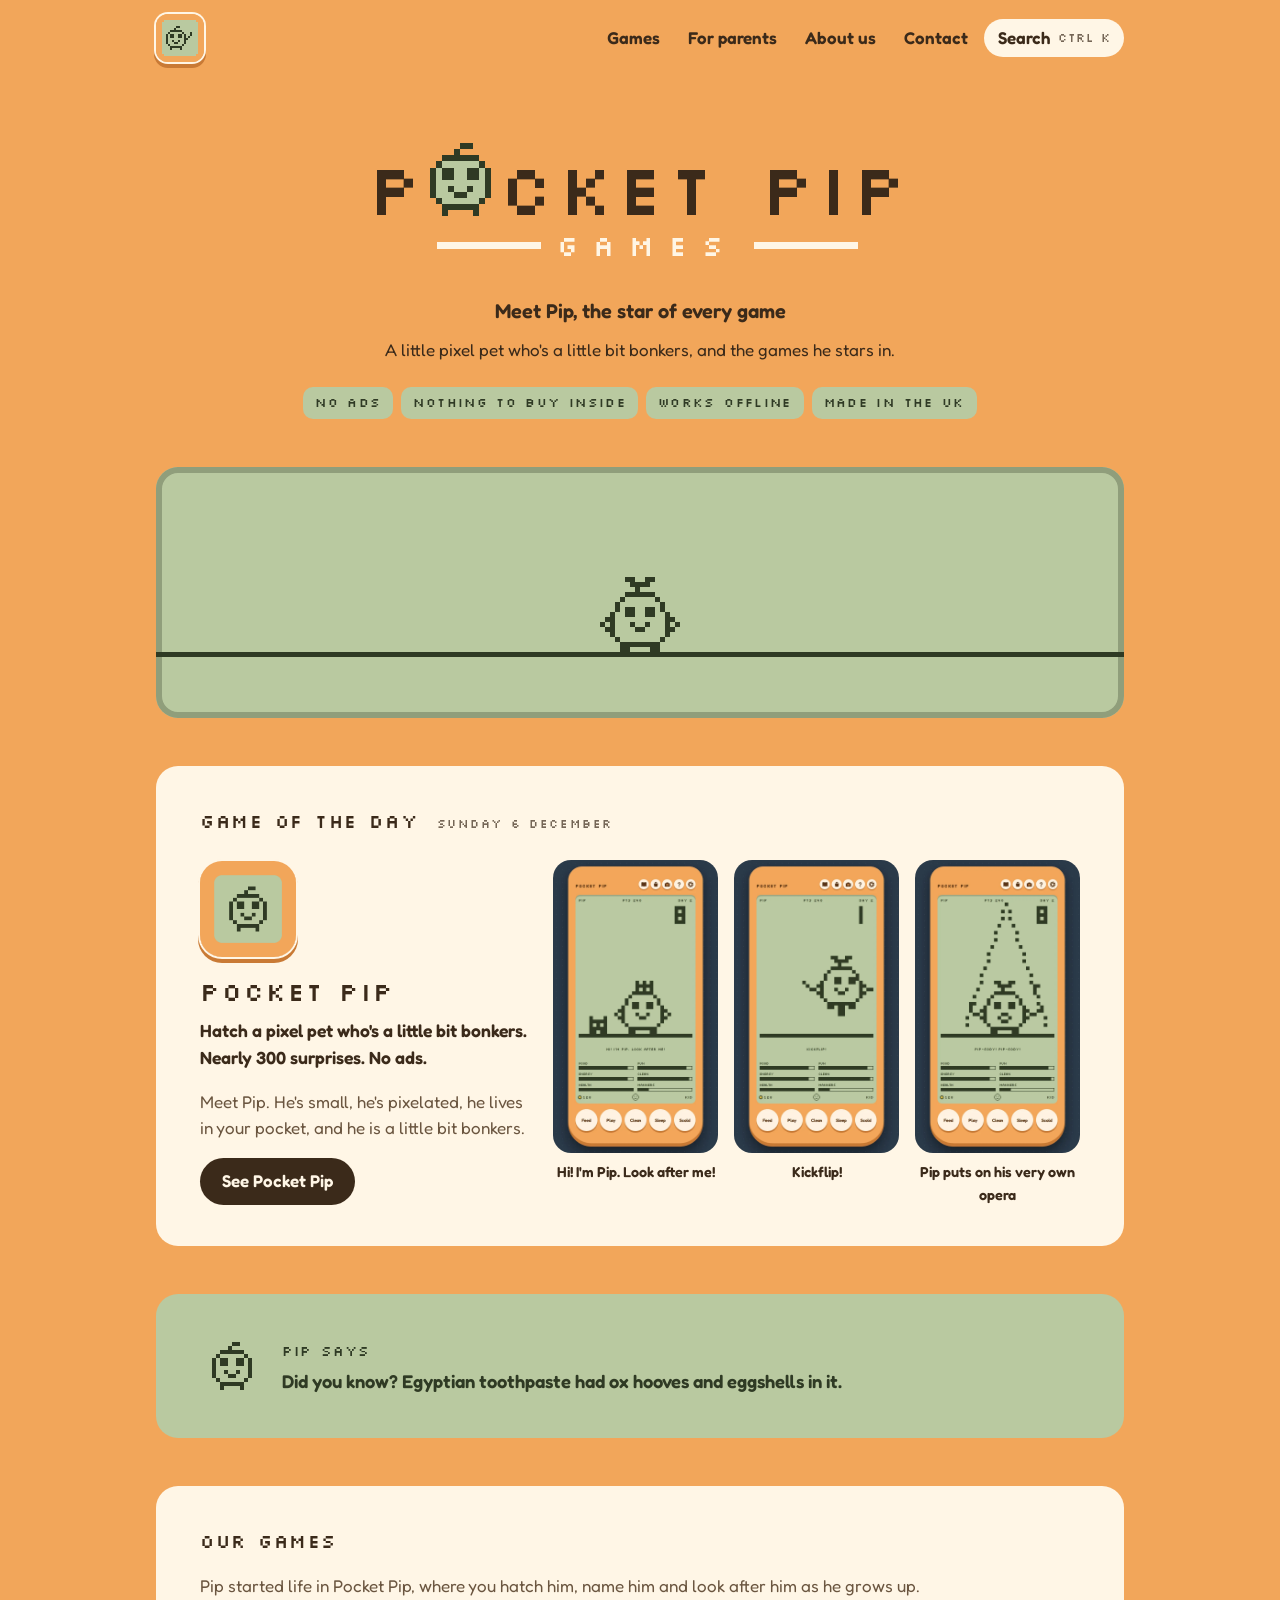
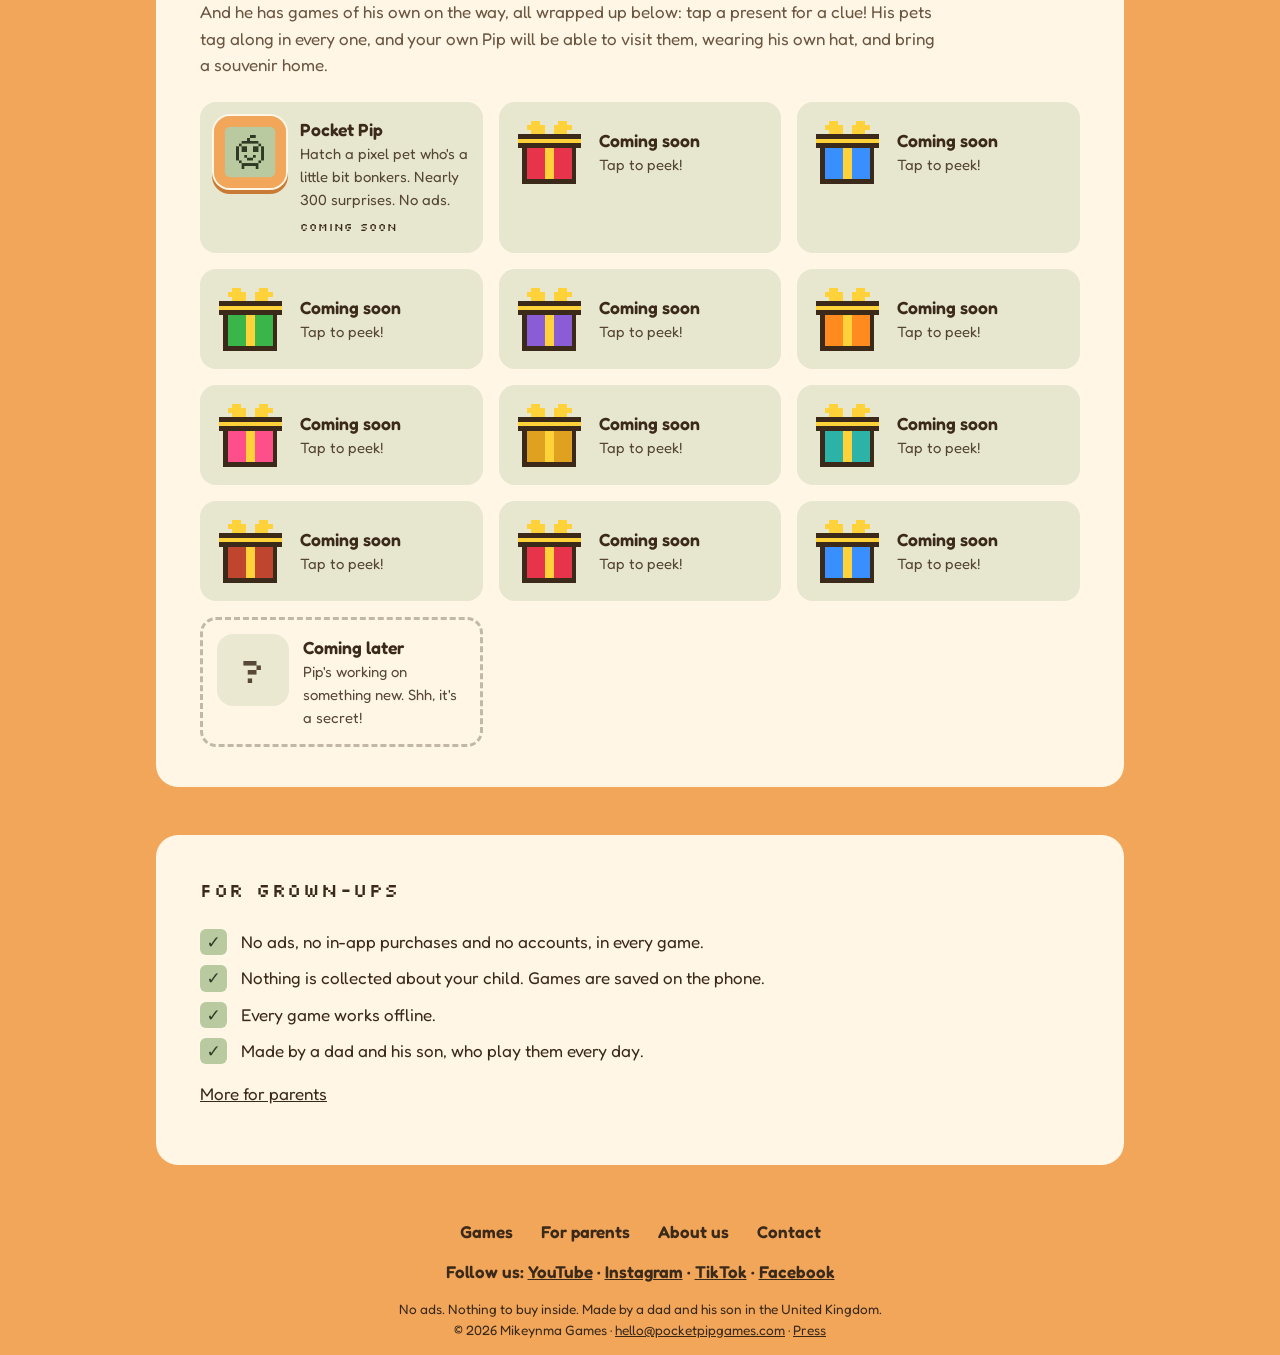
==== commit 280f9b9e: "The Pocket Pip Games site: a homepage with a game of the day and Pip's fact of the day, Pocket Pip's" ====
--- a/index.html
+++ b/index.html
@@ -3,25 +3,117 @@
 <head>
 <meta charset="utf-8">
 <meta name="viewport" content="width=device-width,initial-scale=1">
-<title>Pocket Pip</title>
-<style>
-  :root{--bg:#f2a65a;--card:#fff6e6;--ink:#3b2a1a;--soft:#6b5640}
-  @media (prefers-color-scheme:dark){:root{--bg:#2a2016;--card:#3a2c1e;--ink:#f6ead8;--soft:#d6c3a8}}
-  body{margin:0;background:var(--bg);color:var(--ink);font:16px/1.55 system-ui,-apple-system,"Segoe UI",Roboto,sans-serif}
-  main{max-width:560px;margin:24px auto;padding:24px 20px;background:var(--card);border-radius:18px;text-align:center}
-  @media (max-width:600px){main{margin:16px;padding:20px 16px}}
-  img{width:96px;height:96px;border-radius:22px;image-rendering:pixelated}
-  h1{margin:.3em 0}
-  p{color:var(--soft)}
-  a{color:inherit}
-</style>
+<title>Pocket Pip Games: cosy games for kids, no ads</title>
+<meta name="description" content="Cosy little games starring Pip. No ads, nothing to buy inside. Made by a dad and his son in the UK.">
+<meta property="og:title" content="Pocket Pip Games: cosy games for kids, no ads">
+<meta property="og:description" content="Cosy little games starring Pip. No ads, nothing to buy inside. Made by a dad and his son in the UK.">
+<meta property="og:type" content="website">
+<meta property="og:site_name" content="Pocket Pip Games">
+<meta property="og:url" content="https://pocketpipgames.com/">
+<link rel="canonical" href="https://pocketpipgames.com/">
+<meta property="og:image" content="https://pocketpipgames.com/share.png">
+<meta property="og:image:width" content="1200">
+<meta property="og:image:height" content="630">
+<meta property="og:image:alt" content="Pocket Pip Games: cosy games for kids, no ads">
+<meta name="twitter:card" content="summary_large_image">
+
+<link rel="icon" href="/favicon.ico" sizes="any">
+<link rel="icon" href="/favicon-32.png" type="image/png">
+<link rel="apple-touch-icon" href="/apple-touch-icon.png">
+<link rel="manifest" href="/site.webmanifest">
+<meta name="theme-color" content="#f2a65a">
+<link rel="preload" href="/fonts/silkscreen-latin.woff2" as="font" type="font/woff2" crossorigin>
+<link rel="preload" href="/fonts/fredoka-latin.woff2" as="font" type="font/woff2" crossorigin>
+<link rel="stylesheet" href="/site.css">
+<script type="application/ld+json">[{"@context": "https://schema.org", "@type": "Organization", "name": "Pocket Pip Games", "url": "https://pocketpipgames.com", "logo": "https://pocketpipgames.com/icon-512.png", "email": "hello@pocketpipgames.com", "sameAs": ["https://www.youtube.com/@PocketPipGames", "https://www.instagram.com/pocketpipgames/", "https://www.tiktok.com/@pocketpipgames", "https://www.facebook.com/pocketpipgames"], "description": "Cosy little games starring Pip, a pixel pet. No ads, nothing to buy inside. Made by a dad and his son in the United Kingdom."}, {"@context": "https://schema.org", "@type": "WebSite", "name": "Pocket Pip Games", "url": "https://pocketpipgames.com"}]</script>
 </head>
 <body>
-<main>
-<img src="icon.png" alt="">
-<h1>Pocket Pip</h1>
-<p>A little pixel pet that lives in your pocket. Feed him, play with him, and see what he gets up to.</p>
-<p><a href="help.html">Help</a> · <a href="privacy.html">Privacy policy</a> · <a href="mailto:pocketpipgame@gmail.com">Contact</a></p>
+<header class="top"><div class="wrap">
+  <a class="brand" href="/" aria-label="Pocket Pip Games, home"><img src="/icon-48.png" width="48" height="48" alt=""></a>
+  <nav aria-label="Menu"><a href="/#games">Games</a><a href="/parents.html">For parents</a><a href="/about.html">About us</a><a href="/contact.html">Contact</a><button class="find-btn" type="button" aria-haspopup="dialog">Search <kbd>Ctrl K</kbd></button></nav>
+</div></header>
+<main class="wrap">
+<header class="hero">
+  <h1 class="logo"><span class="sr-only">Pocket Pip Games</span><span class="word px" aria-hidden="true"><span>P</span><svg class="pip-o" viewBox="0 0 10 12" shape-rendering="crispEdges"><path class="ps" d="M2 3h6v1h1v5h-1v1h-6v-1h-1v-5h1z"/><path class="pl" d="M5 0h2v1h-2zM4 1h1v1h-1zM2 2h6v1h-6zM1 3h1v1h-1zM8 3h1v1h-1zM0 4h1v1h-1zM9 4h1v1h-1zM0 5h1v1h-1zM9 5h1v1h-1zM0 6h1v1h-1zM9 6h1v1h-1zM0 7h1v1h-1zM9 7h1v1h-1zM0 8h1v1h-1zM9 8h1v1h-1zM1 9h1v1h-1zM8 9h1v1h-1zM2 10h6v1h-6zM2 11h1v1h-1zM7 11h1v1h-1z"/><path class="pf" d="M2 4h2v1h-2zM6 4h2v1h-2zM2 5h2v1h-2zM6 5h2v1h-2zM3 7h1v1h-1zM6 7h1v1h-1zM4 8h2v1h-2z"/><path class="pl arm arm-a" d="M10 6h1v1h-1zM11 5h1v1h-1zM12 3h1v2h-1z"/><path class="pl arm arm-b" d="M10 6h1v1h-1zM11 4h1v2h-1zM11 3h1v1h-1zM12 2h1v1h-1z"/></svg><span>CKET PIP</span></span><span class="games px" aria-hidden="true"><i></i>GAMES<i></i></span></h1>
+  <p class="tag">Meet Pip, the star of every game</p>
+  <p class="sub">A little pixel pet who's a little bit bonkers, and the games he stars in.</p>
+  <ul class="facts px"><li>No ads</li><li>Nothing to buy inside</li><li>Works offline</li><li>Made in the UK</li></ul>
+</header>
+<div class="strip" style="--n:542;--w:128;--ms:100ms;--src:url(/strip.png)" role="img" aria-label="Pip, from Pocket Pip: he blinks and wanders, does a kickflip on his skateboard, watches a butterfly, and his kitten comes for a cuddle">
+  <div class="ground"></div><div class="pip-anim"></div><p class="says px" aria-hidden="true"></p>
+  <script type="application/json" id="says">[[0, ""], [25, "Skateboard time!"], [48, "Kickflip!"], [57, "Radical!"], [98, ""], [139, "The butterfly dropped a coin! +1"], [174, ""]]</script>
+</div>
+
+<section class="today">
+  <h2 class="px">Game of the day <span class="date"></span></h2>
+<div class="featured" data-day="0">
+  <div class="feat-text">
+    <img class="icon" src="/pocket-pip/icon.png" alt="" width="96" height="96">
+    <h3 class="px">Pocket Pip</h3>
+    <p class="tag">Hatch a pixel pet who&#x27;s a little bit bonkers. Nearly 300 surprises. No ads.</p>
+    <p>Meet Pip. He&#x27;s small, he&#x27;s pixelated, he lives in your pocket, and he is a little bit bonkers.</p>
+    <a class="button" href="/pocket-pip/">See Pocket Pip</a>
+  </div>
+  <div class="shots">
+<figure><a href="/pocket-pip/shots/1-home.webp"><img src="/pocket-pip/shots/1-home.webp" width="720" height="1280" alt="Hi! I&#x27;m Pip. Look after me!"></a><figcaption>Hi! I&#x27;m Pip. Look after me!</figcaption></figure>
+<figure><a href="/pocket-pip/shots/2-skateboard.webp"><img src="/pocket-pip/shots/2-skateboard.webp" width="720" height="1280" alt="Kickflip!"></a><figcaption>Kickflip!</figcaption></figure>
+<figure><a href="/pocket-pip/shots/3-pipsody.webp"><img src="/pocket-pip/shots/3-pipsody.webp" width="720" height="1280" alt="Pip puts on his very own opera"></a><figcaption>Pip puts on his very own opera</figcaption></figure>
+</div>
+</div>
+</section>
+
+<section class="pip-says" aria-label="Pip says">
+  <img src="/pip-32.png" width="64" height="64" alt="">
+  <div><b class="px">Pip says</b><p class="fact">Did you know? A googol is 1 with 100 zeros after it.</p></div>
+</section>
+
+<section id="games"><span id="soon"></span>
+  <h2 class="px">Our games</h2>
+  <p class="lead">Pip started life in Pocket Pip, where you hatch him, name him and look after him as he grows up. And he has games of his own on the way, all wrapped up below: tap a present for a clue! His pets tag along in every one, and your own Pip will be able to visit them, wearing his own hat, and bring a souvenir home.</p>
+  <div class="games">
+<a class="game" href="/pocket-pip/"><img src="/pocket-pip/icon.png" alt="" width="72" height="72"><div><b>Pocket Pip</b><span>Hatch a pixel pet who&#x27;s a little bit bonkers. Nearly 300 surprises. No ads.</span><i class="px">Coming soon</i></div></a>
+<details class="game present" style="--c:#e8344a"><summary><svg class="box" viewBox="0 0 16 16" width="72" height="72" shape-rendering="crispEdges" aria-hidden="true"><path class="wrap" d="M2 6h12v9h-12z"/><path class="wrap" d="M1 4h14v3h-14z"/><path class="ribbon" d="M7 4h2v11h-2zM1 5h14v1h-14z"/><path class="ribbon" d="M4 1h2v1h1v2h-3v-1h-1v-1h1zM10 1h2v1h1v1h-1v1h-3v-2h1z"/><path class="line" d="M1 4h14v1h-14zM1 6h14v1h-14zM2 7h1v8h-1zM13 7h1v8h-1zM2 14h12v1h-12z"/></svg><div><b>Coming soon</b><span class="tap">Tap to peek!</span></div></summary><p class="clue px">Something long and wiggly is very hungry...</p></details>
+<details class="game present" style="--c:#3a8fff"><summary><svg class="box" viewBox="0 0 16 16" width="72" height="72" shape-rendering="crispEdges" aria-hidden="true"><path class="wrap" d="M2 6h12v9h-12z"/><path class="wrap" d="M1 4h14v3h-14z"/><path class="ribbon" d="M7 4h2v11h-2zM1 5h14v1h-14z"/><path class="ribbon" d="M4 1h2v1h1v2h-3v-1h-1v-1h1zM10 1h2v1h1v1h-1v1h-3v-2h1z"/><path class="line" d="M1 4h14v1h-14zM1 6h14v1h-14zM2 7h1v8h-1zM13 7h1v8h-1zM2 14h12v1h-12z"/></svg><div><b>Coming soon</b><span class="tap">Tap to peek!</span></div></summary><p class="clue px">Every snack in its own jar. Can you sort them?</p></details>
+<details class="game present" style="--c:#39b54a"><summary><svg class="box" viewBox="0 0 16 16" width="72" height="72" shape-rendering="crispEdges" aria-hidden="true"><path class="wrap" d="M2 6h12v9h-12z"/><path class="wrap" d="M1 4h14v3h-14z"/><path class="ribbon" d="M7 4h2v11h-2zM1 5h14v1h-14z"/><path class="ribbon" d="M4 1h2v1h1v2h-3v-1h-1v-1h1zM10 1h2v1h1v1h-1v1h-3v-2h1z"/><path class="line" d="M1 4h14v1h-14zM1 6h14v1h-14zM2 7h1v8h-1zM13 7h1v8h-1zM2 14h12v1h-12z"/></svg><div><b>Coming soon</b><span class="tap">Tap to peek!</span></div></summary><p class="clue px">Pip&#x27;s pet is stuck! Shuffle the furniture...</p></details>
+<details class="game present" style="--c:#8a5cd6"><summary><svg class="box" viewBox="0 0 16 16" width="72" height="72" shape-rendering="crispEdges" aria-hidden="true"><path class="wrap" d="M2 6h12v9h-12z"/><path class="wrap" d="M1 4h14v3h-14z"/><path class="ribbon" d="M7 4h2v11h-2zM1 5h14v1h-14z"/><path class="ribbon" d="M4 1h2v1h1v2h-3v-1h-1v-1h1zM10 1h2v1h1v1h-1v1h-3v-2h1z"/><path class="line" d="M1 4h14v1h-14zM1 6h14v1h-14zM2 7h1v8h-1zM13 7h1v8h-1zM2 14h12v1h-12z"/></svg><div><b>Coming soon</b><span class="tap">Tap to peek!</span></div></summary><p class="clue px">Roads, rivers and railways. Hop, Pip, hop!</p></details>
+<details class="game present" style="--c:#ff8a1e"><summary><svg class="box" viewBox="0 0 16 16" width="72" height="72" shape-rendering="crispEdges" aria-hidden="true"><path class="wrap" d="M2 6h12v9h-12z"/><path class="wrap" d="M1 4h14v3h-14z"/><path class="ribbon" d="M7 4h2v11h-2zM1 5h14v1h-14z"/><path class="ribbon" d="M4 1h2v1h1v2h-3v-1h-1v-1h1zM10 1h2v1h1v1h-1v1h-3v-2h1z"/><path class="line" d="M1 4h14v1h-14zM1 6h14v1h-14zM2 7h1v8h-1zM13 7h1v8h-1zM2 14h12v1h-12z"/></svg><div><b>Coming soon</b><span class="tap">Tap to peek!</span></div></summary><p class="clue px">Toast, pancakes, milkshakes... and a very fussy critic.</p></details>
+<details class="game present" style="--c:#ff4f8b"><summary><svg class="box" viewBox="0 0 16 16" width="72" height="72" shape-rendering="crispEdges" aria-hidden="true"><path class="wrap" d="M2 6h12v9h-12z"/><path class="wrap" d="M1 4h14v3h-14z"/><path class="ribbon" d="M7 4h2v11h-2zM1 5h14v1h-14z"/><path class="ribbon" d="M4 1h2v1h1v2h-3v-1h-1v-1h1zM10 1h2v1h1v1h-1v1h-3v-2h1z"/><path class="line" d="M1 4h14v1h-14zM1 6h14v1h-14zM2 7h1v8h-1zM13 7h1v8h-1zM2 14h12v1h-12z"/></svg><div><b>Coming soon</b><span class="tap">Tap to peek!</span></div></summary><p class="clue px">Dig, build, and make Pip a home of his own.</p></details>
+<details class="game present" style="--c:#e0a020"><summary><svg class="box" viewBox="0 0 16 16" width="72" height="72" shape-rendering="crispEdges" aria-hidden="true"><path class="wrap" d="M2 6h12v9h-12z"/><path class="wrap" d="M1 4h14v3h-14z"/><path class="ribbon" d="M7 4h2v11h-2zM1 5h14v1h-14z"/><path class="ribbon" d="M4 1h2v1h1v2h-3v-1h-1v-1h1zM10 1h2v1h1v1h-1v1h-3v-2h1z"/><path class="line" d="M1 4h14v1h-14zM1 6h14v1h-14zM2 7h1v8h-1zM13 7h1v8h-1zM2 14h12v1h-12z"/></svg><div><b>Coming soon</b><span class="tap">Tap to peek!</span></div></summary><p class="clue px">Pip nicked a biscuit. Run, Pip, run!</p></details>
+<details class="game present" style="--c:#2bb3a8"><summary><svg class="box" viewBox="0 0 16 16" width="72" height="72" shape-rendering="crispEdges" aria-hidden="true"><path class="wrap" d="M2 6h12v9h-12z"/><path class="wrap" d="M1 4h14v3h-14z"/><path class="ribbon" d="M7 4h2v11h-2zM1 5h14v1h-14z"/><path class="ribbon" d="M4 1h2v1h1v2h-3v-1h-1v-1h1zM10 1h2v1h1v1h-1v1h-3v-2h1z"/><path class="line" d="M1 4h14v1h-14zM1 6h14v1h-14zM2 7h1v8h-1zM13 7h1v8h-1zM2 14h12v1h-12z"/></svg><div><b>Coming soon</b><span class="tap">Tap to peek!</span></div></summary><p class="clue px">Say something... and hear it back, very silly.</p></details>
+<details class="game present" style="--c:#c0452e"><summary><svg class="box" viewBox="0 0 16 16" width="72" height="72" shape-rendering="crispEdges" aria-hidden="true"><path class="wrap" d="M2 6h12v9h-12z"/><path class="wrap" d="M1 4h14v3h-14z"/><path class="ribbon" d="M7 4h2v11h-2zM1 5h14v1h-14z"/><path class="ribbon" d="M4 1h2v1h1v2h-3v-1h-1v-1h1zM10 1h2v1h1v1h-1v1h-3v-2h1z"/><path class="line" d="M1 4h14v1h-14zM1 6h14v1h-14zM2 7h1v8h-1zM13 7h1v8h-1zM2 14h12v1h-12z"/></svg><div><b>Coming soon</b><span class="tap">Tap to peek!</span></div></summary><p class="clue px">This room is a trickster. Nothing is what it seems!</p></details>
+<details class="game present" style="--c:#e8344a"><summary><svg class="box" viewBox="0 0 16 16" width="72" height="72" shape-rendering="crispEdges" aria-hidden="true"><path class="wrap" d="M2 6h12v9h-12z"/><path class="wrap" d="M1 4h14v3h-14z"/><path class="ribbon" d="M7 4h2v11h-2zM1 5h14v1h-14z"/><path class="ribbon" d="M4 1h2v1h1v2h-3v-1h-1v-1h1zM10 1h2v1h1v1h-1v1h-3v-2h1z"/><path class="line" d="M1 4h14v1h-14zM1 6h14v1h-14zM2 7h1v8h-1zM13 7h1v8h-1zM2 14h12v1h-12z"/></svg><div><b>Coming soon</b><span class="tap">Tap to peek!</span></div></summary><p class="clue px">Lots of boxes, and a teddy who comes along every time.</p></details>
+<details class="game present" style="--c:#3a8fff"><summary><svg class="box" viewBox="0 0 16 16" width="72" height="72" shape-rendering="crispEdges" aria-hidden="true"><path class="wrap" d="M2 6h12v9h-12z"/><path class="wrap" d="M1 4h14v3h-14z"/><path class="ribbon" d="M7 4h2v11h-2zM1 5h14v1h-14z"/><path class="ribbon" d="M4 1h2v1h1v2h-3v-1h-1v-1h1zM10 1h2v1h1v1h-1v1h-3v-2h1z"/><path class="line" d="M1 4h14v1h-14zM1 6h14v1h-14zM2 7h1v8h-1zM13 7h1v8h-1zM2 14h12v1h-12z"/></svg><div><b>Coming soon</b><span class="tap">Tap to peek!</span></div></summary><p class="clue px">Two pictures, a few sneaky changes. Can you spot them all?</p></details>
+<div class="game mystery" aria-label="A new game, coming later"><span class="q px" aria-hidden="true">?</span><div><b>Coming later</b><span>Pip's working on something new. Shh, it's a secret!</span></div></div>
+  </div>
+</section>
+
+<section>
+  <h2 class="px">For grown-ups</h2>
+  <ul class="promise">
+    <li>No ads, no in-app purchases and no accounts, in every game.</li>
+    <li>Nothing is collected about your child. Games are saved on the phone.</li>
+    <li>Every game works offline.</li>
+    <li>Made by a dad and his son, who play them every day.</li>
+  </ul>
+  <p><a href="/parents.html">More for parents</a></p>
+</section>
+<script type="application/json" id="facts">["Did you know? A googol is 1 with 100 zeros after it.", "Did you know? There are more ways to shuffle a pack of cards than atoms on Earth.", "Did you know? Bananas are a tiny bit radioactive.", "Did you know? Octopuses have three hearts and blue blood.", "Did you know? A day on Venus is longer than its year.", "Did you know? Honey can last for thousands of years.", "Did you know? You can't hum while holding your nose. Try it!", "Did you know? Sloths can hold their breath longer than dolphins.", "Did you know? The Eiffel Tower grows about 15 cm in summer.", "Did you know? There are more trees on Earth than stars in our galaxy.", "Did you know? Sharks are older than trees.", "Did you know? A teaspoon of neutron star would weigh billions of tonnes.", "Did you know? Sunlight takes about 8 minutes to reach us.", "Did you know? Your stomach gets a new lining every few days.", "Did you know? Wombat poo is cube-shaped!", "Did you know? Lightning is hotter than the surface of the Sun.", "Did you know? The first computer mouse was made of wood.", "Did you know? Pluto hasn't gone once round the Sun since we found it.", "Did you know? Saturn would float in a big enough bath.", "Did you know? A group of flamingos is called a flamboyance.", "Did you know? The first computer bug was a real moth.", "Did you know? The Romans used wee as mouthwash!", "Did you know? Roman laundries washed clothes in wee.", "Did you know? Roman toilets had a shared sponge on a stick. Ew!", "Did you know? The Romans had a goddess of the sewers, called Cloacina.", "Did you know? Rich Romans snacked on dormice.", "Did you know? Posh Romans ate flamingo tongues.", "Did you know? Roman fish sauce was made from fermented fish guts. Yum?", "Did you know? The Romans had underfloor heating 2,000 years ago!", "Did you know? Ancient Greeks used pebbles as toilet paper.", "Did you know? Toilet paper was first used in ancient China.", "Did you know? Vikings didn't really have horns on their helmets.", "Did you know? Vikings carried combs. They were rather tidy!", "Did you know? Bluetooth is named after a Viking king, Harald Bluetooth.", "Did you know? Viking names included Ragnar Hairy-Breeches.", "Did you know? Wednesday is Woden's day. Thursday is Thor's day.", "Did you know? The ancient Egyptians mummified millions of cats.", "Did you know? Egyptians shaved their eyebrows when their cat died.", "Did you know? Egyptians shaved their heads and wore wigs to beat nits.", "Did you know? Egyptian toothpaste had ox hooves and eggshells in it.", "Did you know? Egyptians played a board game called Senet.", "Did you know? Paid workers built the pyramids, not slaves.", "Did you know? There were still woolly mammoths when the pyramids were built!", "Did you know? Cleopatra lived closer to the Moon landing than to the pyramids being built.", "Did you know? Oxford University is older than the Aztec Empire.", "Did you know? The Aztecs used cocoa beans as money.", "Did you know? Stone Age people kept dogs as pets.", "Did you know? The oldest flute ever found is made from a bird bone.", "Did you know? Some Stonehenge stones were dragged all the way from Wales.", "Did you know? Medieval monks said beavers' tails counted as fish.", "Did you know? In the Middle Ages, you could pay your rent in eels.", "Did you know? In the Middle Ages, even pigs could be put on trial!", "Did you know? The Bayeux Tapestry isn't a tapestry. It's embroidery!", "Did you know? Henry VIII had a Groom of the Stool. Don't ask.", "Did you know? Rich Tudors had black teeth from sugar. Some faked it!", "Did you know? Shakespeare was the first to write down the word 'eyeball'.", "Did you know? Georgian thieves snatched wigs right off people's heads.", "Did you know? Victorian children cleaned chimneys. I only clean poop!", "Did you know? In 1858 the River Thames smelled so bad it was called the Great Stink.", "Did you know? Policemen are called bobbies after Robert Peel.", "Did you know? England's first speeding ticket was in 1896, for going 8 mph!", "Did you know? Ketchup was sold as medicine in the 1830s.", "Did you know? People once thought tomatoes were poisonous.", "Did you know? Carrots used to be purple!", "Did you know? Napoleon wasn't short. He was about average height.", "Did you know? The smell after rain has a name: petrichor.", "Did you know? The Queen sent her first email in 1976!", "Did you know? The Queen's email name was HME2: Her Majesty, Elizabeth II.", "Did you know? The first message on the internet was meant to say LOGIN, but it crashed after LO.", "Did you know? The @ sign was first used for email in 1971.", "Did you know? The first smiley :-) was typed in 1982.", "Did you know? The first text message said Merry Christmas.", "Did you know? The first website is still online, and it's from 1991.", "Did you know? The web was given away free to everyone in 1993.", "Did you know? The first webcam watched a coffee pot, so people knew if there was any coffee left.", "Did you know? The first emoji were made in Japan in 1999. There were 176 of them.", "Did you know? The first video on a famous video website was 19 seconds about elephants at a zoo.", "Did you know? Spam email is named after a comedy sketch about tinned meat.", "Did you know? A famous search engine is named after a googol, spelt wrong.", "Did you know? Wi-Fi doesn't stand for anything. It's just a catchy name.", "Did you know? Pocket pets like Pip first came out in 1996, and lots got banned from schools!", "Did you know? One of the first video games was tennis, played on a science machine in 1958.", "Did you know? The first photo on the web was of a band of science workers who sang funny songs.", "Did you know? One of the first things ever bought online was a pizza.", "Did you know? The first mobile phone call was in 1973. The phone was as heavy as a bag of sugar!", "Did you know? The computer mouse got its name because its wire looked like a tail.", "Did you know? Emoji has nothing to do with emotion. It's Japanese for picture and letter.", "Did you know? Hashtags started in 2007.", "Did you know? The save button is a picture of a floppy disk. Ask a grown-up what that is!", "Did you know? There's a real computer error that means 'I'm a teapot'.", "Did you know? An early hard drive was as big as two fridges, and held less than one phone photo.", "Did you know? Pocket Pip's initials are P.P. ...PEE-PEE! Hee hee!", "Did you know? Raindrops aren't tear-shaped. They're more like burger buns!", "Did you know? A snowflake can take an hour to fall to the ground."]</script>
 </main>
+<footer class="wrap">
+  <nav aria-label="Footer menu"><a href="/#games">Games</a><a href="/parents.html">For parents</a><a href="/about.html">About us</a><a href="/contact.html">Contact</a></nav>
+  <p class="follow">Follow us: <a href="https://www.youtube.com/@PocketPipGames" rel="me noopener">YouTube</a> · <a href="https://www.instagram.com/pocketpipgames/" rel="me noopener">Instagram</a> · <a href="https://www.tiktok.com/@pocketpipgames" rel="me noopener">TikTok</a> · <a href="https://www.facebook.com/pocketpipgames" rel="me noopener">Facebook</a></p>
+  <p class="small">No ads. Nothing to buy inside. Made by a dad and his son in the United Kingdom.<br>© 2026 Mikeynma Games · <a href="mailto:hello@pocketpipgames.com">hello@pocketpipgames.com</a> · <a href="/press.html">Press</a></p>
+</footer>
+<dialog class="finder" aria-label="Search the site">
+  <input id="find-q" type="search" placeholder="Search games, help and pages" autocomplete="off" role="combobox" aria-expanded="true" aria-controls="find-list" aria-autocomplete="list">
+  <ul id="find-list" role="listbox" aria-label="Results"></ul>
+  <p class="find-hint">↑ ↓ to choose, Enter to open, Esc to close</p>
+</dialog>
+<dialog class="zoom" aria-label="Screenshot">
+  <button class="x" aria-label="Close">&#x2715;</button>
+  <button class="prev" aria-label="Previous screenshot">&#x25C0;</button><button class="next" aria-label="Next screenshot">&#x25B6;</button>
+  <img alt=""><p></p>
+</dialog>
+<script src="/site.js"></script>
 </body>
 </html>
--- a/site.css
+++ b/site.css
@@ -0,0 +1,237 @@
+/* pocketpipgames.com: every page made by npm run site (scripts/site.py). The look: Pip's orange case, cream and the LCD green,
+   a 70s/80s retro palette (owner chose it over a calmer cream look, 16 October 2026). */
+:root{--icon-edge:0 0 0 2px #fff6e6,0 4px 0 2px #c97a35;--pip-line:#2f3a24;--pip-face:#2f3a24;--logo-games:#fff6e6;--logo-bar:#fff6e6;--bg:#f2a65a;--card:#fff6e6;--ink:#3b2a1a;--soft:#6b5640;--lcd:#b9c9a0;--lcd-ink:#2f3a24;--edge:#c97a35;--tile:color-mix(in srgb,var(--lcd) 35%,var(--card));--bar:var(--bg)}
+@media (prefers-color-scheme:dark){:root{--icon-edge:0 3px 0 #c97a35;--pip-line:#f6ead8;--logo-games:#f2a65a;--logo-bar:#f2a65a;--bg:#2a2016;--card:#3a2c1e;--ink:#f6ead8;--soft:#d6c3a8;--lcd:#56664a;--lcd-ink:#e6efd6;--edge:#1c150e}}
+*{box-sizing:border-box}
+html{scroll-padding-top:16px}
+body{margin:0;background:var(--bg);color:var(--ink);font:17px/1.55 "Fredoka",system-ui,-apple-system,"Segoe UI",Roboto,sans-serif}
+a{color:inherit}
+img{max-width:100%}
+.wrap{max-width:1000px;margin:0 auto;padding:0 16px}
+.px{font-family:"Silkscreen",ui-monospace,monospace;letter-spacing:.08em;font-weight:400}
+.small{color:var(--soft);font-size:.85rem}
+
+/* the menu */
+.top{background:var(--bar)}
+.top .wrap{display:flex;align-items:center;justify-content:space-between;gap:8px 20px;flex-wrap:wrap;padding-top:14px;padding-bottom:14px}
+.brand{display:flex;align-items:center;gap:10px;text-decoration:none;font-size:1.05rem}
+nav{display:flex;flex-wrap:wrap;gap:4px}
+nav a{text-decoration:none;font-weight:600;padding:6px 12px;border-radius:999px}
+nav a:hover,nav a:focus-visible,nav a[aria-current]{background:var(--card)}
+@media (max-width:620px){.top .wrap{justify-content:center}.top nav{justify-content:center}nav a{padding:6px 10px;font-size:.95rem}}
+
+/* page parts */
+.hero{text-align:center;padding:40px 0 36px}
+@media (min-width:760px){.hero{padding:56px 0 48px}}
+.hero .icon{border-radius:26px}
+h1{font-size:clamp(2rem,7vw,3.4rem);margin:.3em 0 .1em;line-height:1.1}
+h2{font-size:1.2rem;margin:0 0 16px}
+.tag{font-size:1.25rem;font-weight:600;margin:0 auto;max-width:30em}
+.sub{color:var(--ink);max-width:36em;margin:.6em auto} /* on the orange page: ink, as --soft is only 3.5:1 there */
+.soon{display:inline-block;margin-top:1em;background:var(--card);border-radius:999px;padding:10px 22px;font-weight:600;box-shadow:0 4px 0 var(--edge)}
+.button{display:inline-block;background:var(--ink);color:var(--card);text-decoration:none;border-radius:999px;padding:10px 22px;font-weight:600}
+.facts{display:flex;flex-wrap:wrap;justify-content:center;gap:8px;list-style:none;padding:0;margin:24px 0 0}
+.facts li{background:var(--lcd);color:var(--lcd-ink);border-radius:10px;padding:6px 12px;font-size:.8rem}
+section{background:var(--card);border-radius:22px;padding:28px 24px;margin:0 0 28px}
+@media (min-width:760px){section{padding:40px 44px;margin-bottom:48px}h2{margin-bottom:24px}}
+@media (max-width:700px){section{padding:22px 16px}}
+.big{font-size:1.4rem;font-weight:600}
+table{border-collapse:collapse;width:100%}
+th,td{text-align:left;padding:10px 8px;border-top:1px solid color-mix(in srgb,var(--ink) 18%,transparent)}
+.promise{list-style:none;padding:0;margin:0 0 16px;display:grid;gap:10px}
+.promise li{padding-left:2.4em;text-indent:-2.4em}
+.promise li::before{content:"\2713";display:inline-block;text-indent:0;width:1.6em;font-weight:600;color:var(--lcd-ink);background:var(--lcd);border-radius:6px;text-align:center;margin-right:.8em}
+
+/* screenshots: tap one to see it bigger */
+.shots{display:grid;grid-template-columns:repeat(3,1fr);gap:20px 16px;margin:0 0 32px}
+.shots figure{margin:0}
+.shots a{display:block;cursor:zoom-in;border-radius:18px}
+.shots a:focus-visible{outline:3px solid var(--ink);outline-offset:3px}
+.shots img,.shots video{width:100%;height:auto;border-radius:18px;display:block}
+.shots figcaption{text-align:center;font-size:.9rem;font-weight:600;margin-top:8px}
+@media (max-width:700px){.shots{grid-template-columns:none;grid-auto-flow:column;grid-auto-columns:62%;overflow-x:auto;scroll-snap-type:x mandatory;padding-bottom:8px}.shots figure{scroll-snap-align:center}}
+
+/* a game's page */
+.grid{display:grid;grid-template-columns:repeat(auto-fit,minmax(260px,1fr));gap:14px}
+.grid div{background:var(--tile);border-radius:14px;padding:14px 16px}
+.grid h3{margin:0 0 6px;font-size:1.05rem}
+.grid p,.grid ul{margin:0 0 .4em;color:var(--soft);font-size:.95rem}
+.grid ul{padding-left:1.1em}
+.grid li{margin:.25em 0}
+
+/* the games */
+.games{display:grid;grid-template-columns:repeat(auto-fit,minmax(280px,1fr));gap:16px}
+.lead{color:var(--soft);max-width:44em;margin:-.4em 0 1.4em}
+.game{display:flex;gap:14px;align-items:flex-start;text-decoration:none;background:var(--tile);border-radius:16px;padding:14px}
+a.game:hover,a.game:focus-visible{background:var(--lcd);color:var(--lcd-ink)}
+.game img{border-radius:16px;flex:none}
+.game b{display:block;font-size:1.1rem}
+.game span{display:block;font-size:.93rem;opacity:.85}
+.game i{display:inline-block;font-style:normal;font-size:.7rem;margin-top:6px}
+.mystery{border:3px dashed color-mix(in srgb,var(--ink) 30%,transparent);background:none}
+.mystery .q{flex:none;display:grid;place-items:center;width:72px;height:72px;border-radius:16px;background:var(--tile);font-size:2.2rem}
+.small-cards{grid-template-columns:repeat(auto-fit,minmax(136px,1fr));gap:12px}
+.small-cards a{display:flex;flex-direction:column;align-items:center;gap:8px;text-decoration:none;text-align:center;background:var(--tile);border-radius:14px;padding:14px 10px}
+.small-cards a:hover,.small-cards a:focus-visible{background:var(--lcd);color:var(--lcd-ink)}
+.small-cards img{border-radius:12px}
+
+/* the homepage */
+.date{font-size:.75rem;opacity:.7;margin-left:.5em}
+@media (max-width:620px){.date{display:block;margin:.4em 0 0}}
+.featured{display:grid;grid-template-columns:1fr 1.6fr;gap:24px;align-items:center}
+.featured .shots{margin:0}
+.feat-text .icon{border-radius:22px}
+.feat-text h3{font-size:1.6rem;margin:.3em 0 .2em}
+.feat-text p{color:var(--soft)}
+.feat-text .tag{color:var(--ink);font-size:1.1rem;margin:0 0 .5em}
+@media (max-width:760px){.featured{grid-template-columns:none}}
+.pip-says{display:flex;gap:18px;align-items:center;background:var(--lcd);color:var(--lcd-ink)}
+.pip-says img{border-radius:12px;image-rendering:pixelated;flex:none}
+.pip-says b{font-size:.9rem}
+.pip-says p{margin:.2em 0 0;font-size:1.15rem;font-weight:600}
+
+footer{text-align:center;padding:12px 16px 40px}
+footer nav{justify-content:center;margin-bottom:8px}
+footer .small{color:var(--ink)}
+
+/* the bigger screenshot */
+dialog.zoom{border:0;padding:0;background:none;max-width:none;max-height:none;overflow:visible;color:#fff}
+dialog.zoom::backdrop{background:rgb(0 0 0 / .85)}
+dialog.zoom img{display:block;height:min(84vh,1280px);width:auto;max-width:90vw;object-fit:contain;border-radius:22px;touch-action:pan-y}
+dialog.zoom p{text-align:center;margin:10px 0 0;font-weight:600}
+dialog.zoom button{position:fixed;width:48px;height:48px;border-radius:50%;border:0;background:var(--card);color:var(--ink);font-size:1.3rem;font-weight:600;line-height:1;cursor:pointer}
+dialog.zoom .x{top:12px;right:12px}
+dialog.zoom .prev{left:12px;top:calc(50% - 24px)}
+dialog.zoom .next{right:12px;top:calc(50% - 24px)}
+@media (max-width:620px){dialog.zoom .prev,dialog.zoom .next{top:auto;bottom:14px}dialog.zoom img{height:min(76vh,1280px)}}
+.featured[hidden]{display:none}
+
+/* the homepage strip: Pip recorded from the real game (strip.png: --n frames of --w x 40 game pixels, one above the other; the game's
+   own 32-wide screen is the middle, with room each side for the kitten to walk in), played by CSS. --s is a whole number of screen
+   pixels per game pixel, so he stays sharp: bigger steps on bigger screens. Only the far edges fade, where Pip never goes. */
+.strip{--s:4;--screen:#b9c9a0;position:relative;margin:0 0 28px;height:calc(40px*var(--s) + 3.2rem);background:var(--screen);border-radius:22px;overflow:hidden;box-shadow:inset 0 0 0 6px color-mix(in srgb,var(--screen) 70%,#2f3a24)}
+@media (min-width:480px){.strip{--s:5}}
+@media (min-width:760px){.strip{margin-bottom:48px}}
+@media (prefers-color-scheme:dark){.strip{--screen:#9cad87}}
+.strip .ground{position:absolute;left:0;right:0;top:calc(37px*var(--s));height:calc(1px*var(--s));background:#2f3a24}
+.pip-anim{position:absolute;left:calc(50% - var(--w)*var(--s)*.5px);top:0;width:calc(var(--w)*var(--s)*1px);height:calc(40px*var(--s));background:var(--src) 0 0/100% calc(40px*var(--s)*var(--n)) no-repeat;image-rendering:pixelated;-webkit-mask:linear-gradient(90deg,transparent,#000 calc(8px*var(--s)) calc(100% - 8px*var(--s)),transparent);mask:linear-gradient(90deg,transparent,#000 calc(8px*var(--s)) calc(100% - 8px*var(--s)),transparent);animation:pip-play calc(var(--ms)*var(--n)) steps(var(--n)) infinite}
+@keyframes pip-play{to{background-position-y:calc(-40px*var(--s)*var(--n))}}
+.strip .says{position:absolute;left:0;right:0;top:calc(40px*var(--s));margin:0;height:3.2rem;display:grid;place-items:center;color:#2f3a24;font-size:.85rem;text-transform:uppercase}
+@media (prefers-reduced-motion:reduce){.pip-anim{animation:none}}
+
+/* the logo: P(Pip)CKET PIP / GAMES. Pip stands still (the strip below is the busy one); now and then he hops, waves (stepping aside so his arm clears the C)
+   or somersaults, once each in a 24-second loop. Every keyframe lists the same transforms, so the somersault turns all the way. */
+.sr-only{position:absolute;width:1px;height:1px;overflow:hidden;clip-path:inset(50%);white-space:nowrap}
+.logo{margin:.15em 0 .5em;display:flex;flex-direction:column;align-items:center;gap:.22em;font-size:clamp(34px,7vw,72px);line-height:1}
+.logo .word{display:flex;align-items:flex-end;line-height:.8;letter-spacing:.077em;white-space:nowrap}
+.logo .games{display:flex;align-items:center;gap:.55em;font-size:.385em;letter-spacing:.55em;padding-left:.55em;color:var(--logo-games)}
+.logo .games i{width:3.75em;height:.25em;background:var(--logo-bar)}
+@media (max-width:480px){.logo .games i{width:2em}}
+.pip-o{width:.846em;height:1.02em;margin:0 .115em 0 .04em;overflow:visible;transform-origin:50% 58%;animation:pip-all 24s ease-in-out infinite}
+.pip-o .ps{fill:#b9c9a0}.pip-o .pl{fill:var(--pip-line)}.pip-o .pf{fill:var(--pip-face)}
+.pip-o .arm{opacity:0}
+.pip-o .arm-a{animation:arm-a 24s step-end infinite}
+.pip-o .arm-b{animation:arm-b 24s step-end infinite}
+@keyframes pip-all{0%,20%{transform:translateX(0) translateY(0) rotate(0deg) scaleY(1)}21.2%{transform:translateX(0) translateY(6%) rotate(0deg) scaleY(.88)}23%{transform:translateX(0) translateY(-38%) rotate(0deg) scaleY(1)}24.6%{transform:translateX(0) translateY(0) rotate(0deg) scaleY(1)}25.4%{transform:translateX(0) translateY(4%) rotate(0deg) scaleY(.92)}26.6%,49%{transform:translateX(0) translateY(0) rotate(0deg) scaleY(1)}49.8%,58.4%{transform:translateX(-15%) translateY(0) rotate(0deg) scaleY(1)}59.2%,80%{transform:translateX(0) translateY(0) rotate(0deg) scaleY(1)}81.2%{transform:translateX(0) translateY(6%) rotate(0deg) scaleY(.88)}82.5%{transform:translateX(0) translateY(-36%) rotate(-120deg) scaleY(1)}83.8%{transform:translateX(0) translateY(-30%) rotate(-240deg) scaleY(1)}85%{transform:translateX(0) translateY(0) rotate(-360deg) scaleY(1)}86%{transform:translateX(0) translateY(4%) rotate(-360deg) scaleY(.92)}87%,100%{transform:translateX(0) translateY(0) rotate(-360deg) scaleY(1)}}
+@keyframes arm-a{0%{opacity:0}50%{opacity:1}51.04%{opacity:0}52.08%{opacity:1}53.12%{opacity:0}54.17%{opacity:1}55.21%{opacity:0}56.25%{opacity:1}57.29%,100%{opacity:0}}
+@keyframes arm-b{0%{opacity:0}51.04%{opacity:1}52.08%{opacity:0}53.12%{opacity:1}54.17%{opacity:0}55.21%{opacity:1}56.25%{opacity:0}57.29%{opacity:1}58.33%,100%{opacity:0}}
+@media (prefers-reduced-motion:reduce){.pip-o,.pip-o .arm{animation:none}}
+.brand img{image-rendering:pixelated;border-radius:12px;box-shadow:var(--icon-edge)} /* --icon-edge: on the orange page a cream ring plus the case's underside; elsewhere just the underside */
+
+/* help and privacy pages: a game's own words in the site's look */
+.page-head{padding:36px 0 28px}
+.page-head h1{font-size:clamp(1.5rem,4.5vw,2.4rem);margin:0;line-height:1.15}
+.page-head .sub{margin:.5em 0 0;max-width:40em}
+.help{display:grid;grid-template-columns:270px minmax(0,1fr);gap:32px;align-items:start;margin-bottom:48px}
+.help.single{display:block}
+.help nav{position:sticky;top:16px;display:flex;flex-direction:column;gap:2px;background:var(--card);border-radius:22px;padding:14px}
+.help nav .label{font-family:"Silkscreen",monospace;letter-spacing:.08em;font-size:.75rem;padding:6px 12px 10px;color:var(--soft)}
+.help nav a{display:flex;align-items:center;gap:10px;padding:9px 12px;border-radius:12px;font-weight:600;text-decoration:none}
+.help nav a b{margin-left:auto;font-size:.8rem}
+.help nav a:hover,.help nav a[aria-current]{background:var(--tile)}
+.help nav a.dim{opacity:.45}
+.help .i{width:18px;height:18px;flex:none}
+@media (max-width:760px){.help{grid-template-columns:minmax(0,1fr);gap:16px}.help nav{top:0;z-index:2;flex-direction:row;flex-wrap:nowrap;overflow-x:auto;padding:8px;border-radius:16px}.help nav .label{display:none}.help nav a{white-space:nowrap}}
+.search{display:flex;align-items:center;gap:12px;background:var(--card);border-radius:999px;padding:13px 20px;color:var(--soft)}
+.search:focus-within{box-shadow:0 0 0 3px var(--ink)}
+.search input{flex:1;min-width:0;border:0;background:none;font:inherit;color:var(--ink);outline:none}
+.help .meta{display:flex;justify-content:space-between;align-items:center;gap:12px;margin:14px 6px 22px;font-size:.92rem}
+.help .badge{background:var(--lcd);color:var(--lcd-ink);border-radius:10px;padding:5px 11px;font-family:"Silkscreen",monospace;letter-spacing:.06em;font-size:.7rem}
+.help section{background:none;padding:0;border:0;box-shadow:none;margin:0 0 32px}
+.help h2{display:flex;align-items:center;gap:10px;font-family:"Silkscreen",monospace;font-weight:400;letter-spacing:.08em;font-size:1rem;margin:0 0 12px 6px}
+.help .card{background:var(--card);border-radius:22px;overflow:hidden}
+.help details+details{border-top:1px solid color-mix(in srgb,var(--ink) 12%,transparent)}
+.help summary{list-style:none;cursor:pointer;padding:17px 24px;font-weight:600;display:flex;justify-content:space-between;align-items:center;gap:16px}
+.help summary::-webkit-details-marker{display:none}
+.help summary::after{content:"+";font-family:"Silkscreen",monospace;font-size:1.2rem;line-height:1;flex:none}
+.help details[open] summary::after{content:"-"}
+.help summary:hover{background:var(--tile)}
+.help summary:focus-visible{outline:3px solid var(--ink);outline-offset:-3px}
+.help details>:not(summary){margin:0;padding:0 24px 14px;color:var(--soft)}
+.help details>ul{padding-left:44px}
+.help details li{margin:.3em 0}
+.help .empty{padding:20px 24px}
+.help .more{margin:20px 6px}
+.doc{margin-bottom:48px}
+.doc h2{font-family:"Silkscreen",monospace;font-weight:400;letter-spacing:.08em;font-size:1rem;margin:2em 0 .6em}
+.doc .lede{background:var(--lcd);color:var(--lcd-ink);padding:14px 18px;border-radius:14px;max-width:none}
+.doc .small{color:var(--soft)}
+.doc table{font-size:.95rem}
+@media (max-width:620px){.doc table{display:block;overflow-x:auto}}
+
+/* the site's own font files (the games bundle the same ones): nothing is fetched from Google */
+@font-face{font-family:"Silkscreen";font-weight:400;font-display:swap;src:url(/fonts/silkscreen-latin.woff2) format("woff2");unicode-range:U+0000-00FF,U+0131,U+0152-0153,U+02BB-02BC,U+02C6,U+02DA,U+02DC,U+0304,U+0308,U+0329,U+2000-206F,U+20AC,U+2122,U+2191,U+2193,U+2212,U+2215,U+FEFF,U+FFFD}
+@font-face{font-family:"Silkscreen";font-weight:400;font-display:swap;src:url(/fonts/silkscreen-latin-ext.woff2) format("woff2");unicode-range:U+0100-02BA,U+02BD-02C5,U+02C7-02CC,U+02CE-02D7,U+02DD-02FF,U+1D00-1DBF,U+1E00-1E9F,U+1EF2-1EFF,U+2020,U+20A0-20AB,U+20AD-20C4,U+2113,U+2C60-2C7F,U+A720-A7FF}
+@font-face{font-family:"Fredoka";font-weight:400 600;font-display:swap;src:url(/fonts/fredoka-latin.woff2) format("woff2");unicode-range:U+0000-00FF,U+0131,U+0152-0153,U+02BB-02BC,U+02C6,U+02DA,U+02DC,U+0304,U+0308,U+0329,U+2000-206F,U+20AC,U+2122,U+2191,U+2193,U+2212,U+2215,U+FEFF,U+FFFD}
+@font-face{font-family:"Fredoka";font-weight:400 600;font-display:swap;src:url(/fonts/fredoka-latin-ext.woff2) format("woff2");unicode-range:U+0100-02BA,U+02BD-02C5,U+02C7-02CC,U+02CE-02D7,U+02DD-02FF,U+1D00-1DBF,U+1E00-1E9F,U+1EF2-1EFF,U+2020,U+20A0-20AB,U+20AD-20C4,U+2113,U+2C60-2C7F,U+A720-A7FF}
+
+/* Google Play badge, press logos, the 404 */
+.play img{display:block;height:auto;margin:1em auto 0}
+.game .play img{margin:6px 0 0}
+.press-logos{display:flex;flex-wrap:wrap;gap:16px;align-items:center;margin-bottom:12px}
+.press-logos a{display:block;background:var(--card);border:1px solid color-mix(in srgb,var(--ink) 15%,transparent);border-radius:16px;padding:20px}
+.press-logos a.dark{background:#2a2016}
+.press-logos img{display:block;max-width:100%;height:auto}
+.help-main{min-width:0}
+
+/* the secret: type "pip" on the homepage, or tap the logo Pip five times quickly, and he does a little celebration */
+.pip-o.party{animation:pip-party 2.4s ease-in-out}
+.pip-o.party .arm-a{animation:none;opacity:1}
+@keyframes pip-party{0%{transform:translateX(0) translateY(0) rotate(0deg) scaleY(1)}15%{transform:translateX(0) translateY(-40%) rotate(-360deg) scaleY(1)}30%{transform:translateX(0) translateY(0) rotate(-360deg) scaleY(.9)}45%{transform:translateX(0) translateY(-40%) rotate(0deg) scaleY(1)}60%{transform:translateX(0) translateY(0) rotate(0deg) scaleY(.9)}75%{transform:translateX(0) translateY(-40%) rotate(-360deg) scaleY(1)}90%,100%{transform:translateX(0) translateY(0) rotate(-360deg) scaleY(1)}}
+
+/* the games' icons keep an edge too: the same cream ring and underside as the menu icon (only the underside in dark mode) */
+.hero .icon,.feat-text .icon,.game img,.small-cards img{box-shadow:var(--icon-edge)}
+
+/* Ctrl+K search: a button in the menu bar and a dialog of results (pages and every help question) */
+.find-btn{font:inherit;font-weight:600;color:inherit;background:var(--card);border:0;border-radius:999px;padding:6px 14px;cursor:pointer;display:inline-flex;align-items:center;gap:8px}
+.find-btn kbd{font:.72rem/1 "Silkscreen",monospace;letter-spacing:.04em;opacity:.7}
+@media (max-width:620px){.find-btn kbd{display:none}}
+.find-btn:focus-visible,nav a:focus-visible,.button:focus-visible,a:focus-visible{outline:3px solid var(--ink);outline-offset:2px}
+dialog.finder{width:min(640px,calc(100vw - 32px));margin:10vh auto auto;padding:14px;border:0;border-radius:22px;background:var(--card);color:var(--ink);box-shadow:0 20px 60px rgb(0 0 0 / .35)}
+dialog.finder::backdrop{background:rgb(0 0 0 / .5)}
+#find-q{width:100%;box-sizing:border-box;font:inherit;font-size:1.1rem;padding:12px 16px;border-radius:14px;border:2px solid color-mix(in srgb,var(--ink) 25%,transparent);background:var(--page,transparent);color:var(--ink);outline:none}
+#find-q:focus{border-color:var(--ink)}
+#find-list{list-style:none;margin:10px 0 0;padding:0;max-height:55vh;overflow:auto}
+#find-list [role=option]{display:flex;align-items:center;gap:12px;padding:8px 14px;border-radius:12px;cursor:pointer}
+#find-list [role=option] b{flex:1;min-width:0}
+.fi{width:34px;height:34px;flex:none;border-radius:9px;background:var(--lcd);color:var(--lcd-ink);display:grid;place-items:center;overflow:hidden}
+.fi img{width:34px;height:34px;image-rendering:pixelated}
+.fi svg{width:15px;height:21px;fill:currentColor}
+#find-list [role=option]>span:last-child{font-size:.85rem;color:var(--soft);white-space:nowrap}
+#find-list [aria-selected="true"],#find-list [role=option]:hover{background:var(--tile)}
+#find-list .none{padding:12px 14px;color:var(--soft)}
+.find-hint{margin:8px 4px 0;font-size:.8rem;color:var(--soft)}
+@media (max-width:620px){.find-hint{display:none}}
+footer .follow{margin:.2em 0 .6em;font-weight:600}
+/* games not on the site yet: wrapped presents that open with a clue (scripts/site.py presents()) */
+.present{display:block;background:var(--tile);border-radius:16px;padding:14px}
+.present summary{display:flex;gap:14px;align-items:center;cursor:pointer;list-style:none}
+.present summary::-webkit-details-marker{display:none}
+.present .box .wrap{fill:var(--c)}.present .box .ribbon{fill:#ffd23a}.present .box .line{fill:var(--ink)}
+.present .box{flex:none;transition:transform .2s}
+.present summary:hover .box,.present summary:focus-visible .box{animation:shake .5s}
+.present[open] .box{transform:translateY(-6px) rotate(-8deg)}
+.present[open] .tap{display:none}
+.present .clue{margin:10px 0 0;font-size:.9rem;line-height:1.5}
+@keyframes shake{0%,100%{transform:rotate(0)}25%{transform:rotate(-8deg)}75%{transform:rotate(8deg)}}
+@media (prefers-reduced-motion:reduce){.present summary:hover .box,.present summary:focus-visible .box{animation:none}}
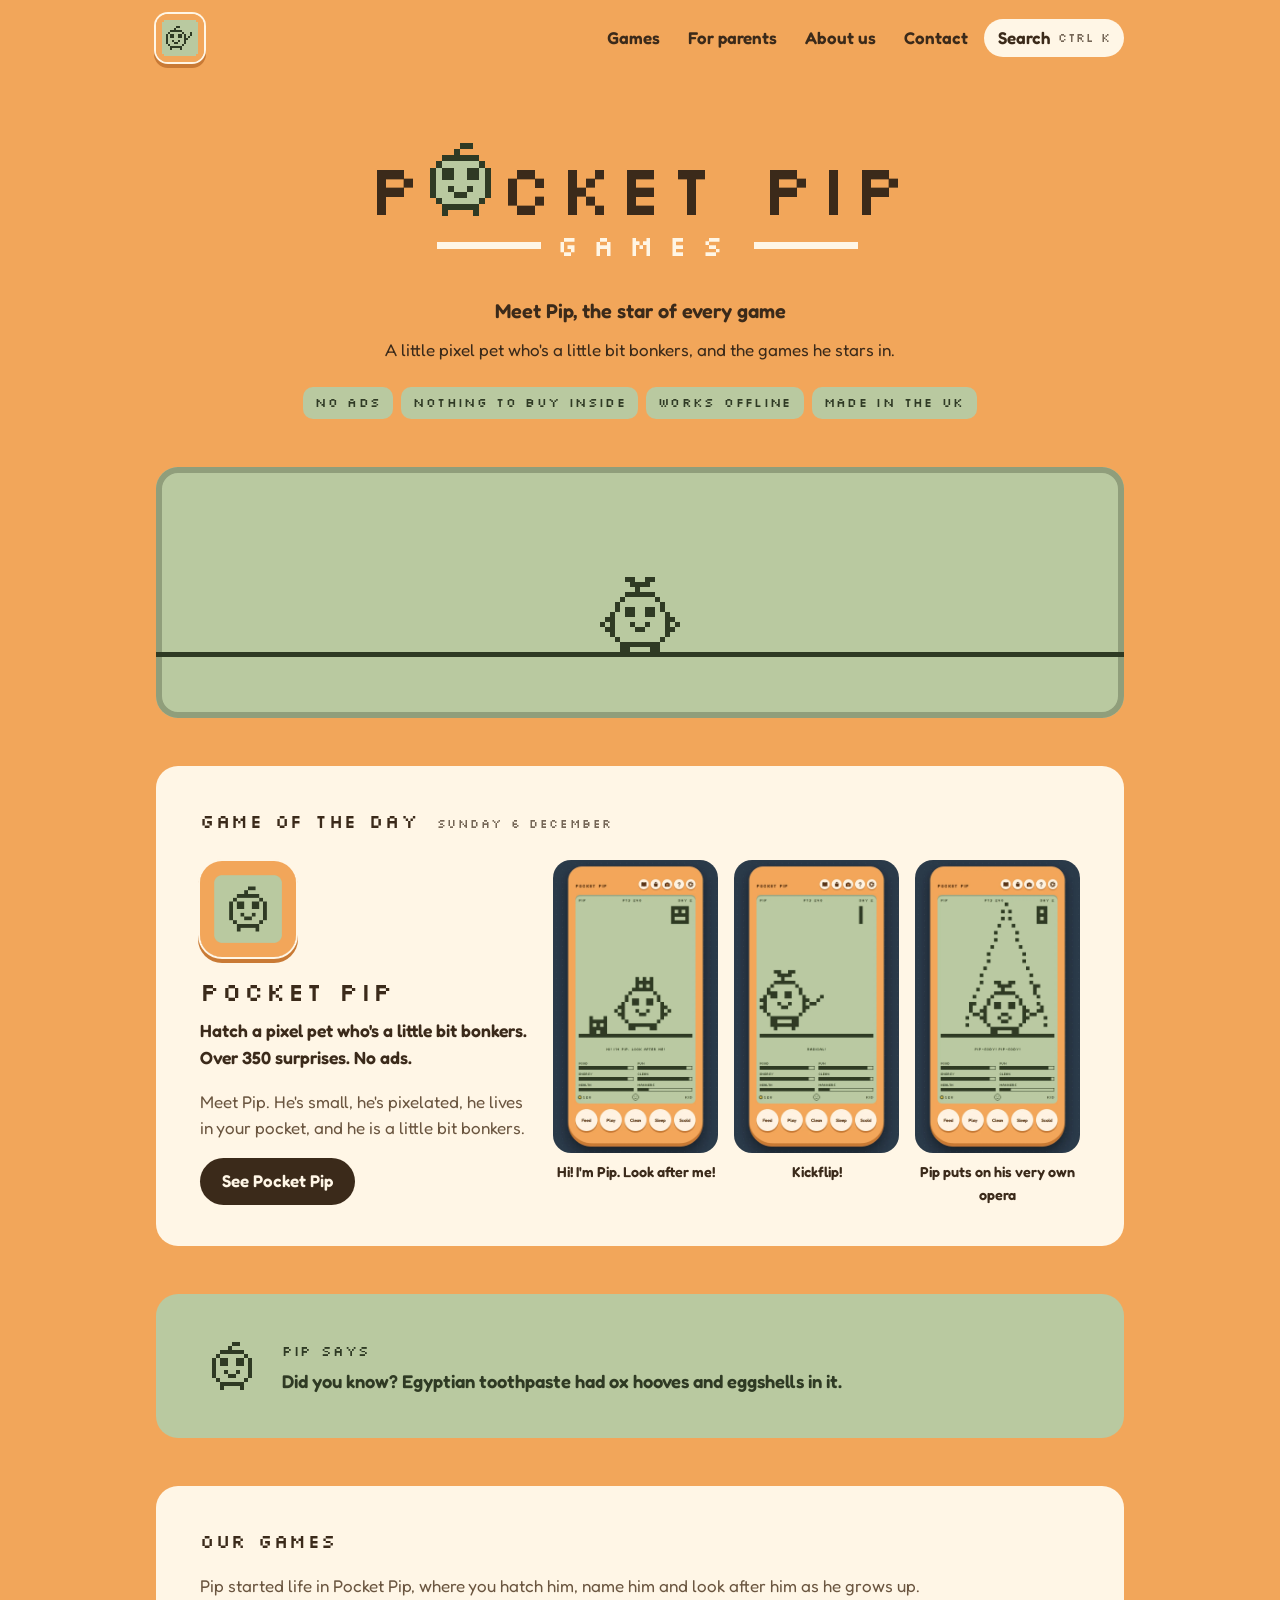
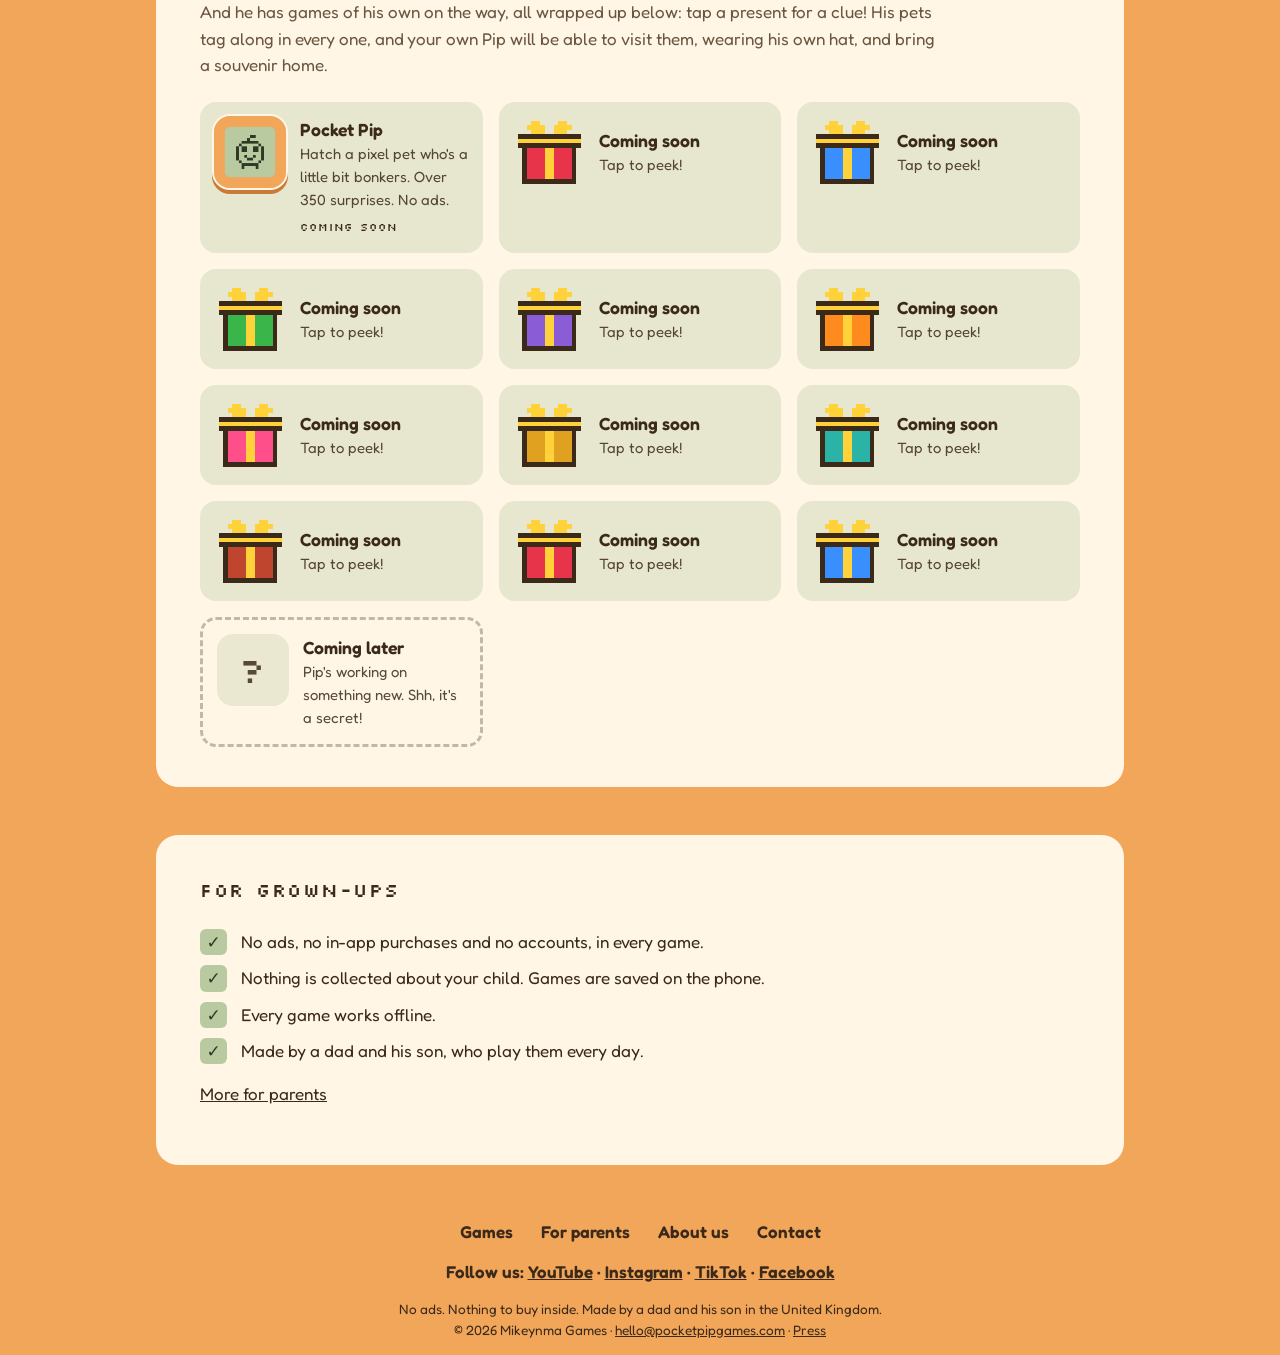
==== commit bc5828b1: "Site: Pocket Pip's new store text (over 350 surprises) and the remade screenshots and share pictures" ====
--- a/index.html
+++ b/index.html
@@ -50,7 +50,7 @@
   <div class="feat-text">
     <img class="icon" src="/pocket-pip/icon.png" alt="" width="96" height="96">
     <h3 class="px">Pocket Pip</h3>
-    <p class="tag">Hatch a pixel pet who&#x27;s a little bit bonkers. Nearly 300 surprises. No ads.</p>
+    <p class="tag">Hatch a pixel pet who&#x27;s a little bit bonkers. Over 350 surprises. No ads.</p>
     <p>Meet Pip. He&#x27;s small, he&#x27;s pixelated, he lives in your pocket, and he is a little bit bonkers.</p>
     <a class="button" href="/pocket-pip/">See Pocket Pip</a>
   </div>
@@ -71,7 +71,7 @@
   <h2 class="px">Our games</h2>
   <p class="lead">Pip started life in Pocket Pip, where you hatch him, name him and look after him as he grows up. And he has games of his own on the way, all wrapped up below: tap a present for a clue! His pets tag along in every one, and your own Pip will be able to visit them, wearing his own hat, and bring a souvenir home.</p>
   <div class="games">
-<a class="game" href="/pocket-pip/"><img src="/pocket-pip/icon.png" alt="" width="72" height="72"><div><b>Pocket Pip</b><span>Hatch a pixel pet who&#x27;s a little bit bonkers. Nearly 300 surprises. No ads.</span><i class="px">Coming soon</i></div></a>
+<a class="game" href="/pocket-pip/"><img src="/pocket-pip/icon.png" alt="" width="72" height="72"><div><b>Pocket Pip</b><span>Hatch a pixel pet who&#x27;s a little bit bonkers. Over 350 surprises. No ads.</span><i class="px">Coming soon</i></div></a>
 <details class="game present" style="--c:#e8344a"><summary><svg class="box" viewBox="0 0 16 16" width="72" height="72" shape-rendering="crispEdges" aria-hidden="true"><path class="wrap" d="M2 6h12v9h-12z"/><path class="wrap" d="M1 4h14v3h-14z"/><path class="ribbon" d="M7 4h2v11h-2zM1 5h14v1h-14z"/><path class="ribbon" d="M4 1h2v1h1v2h-3v-1h-1v-1h1zM10 1h2v1h1v1h-1v1h-3v-2h1z"/><path class="line" d="M1 4h14v1h-14zM1 6h14v1h-14zM2 7h1v8h-1zM13 7h1v8h-1zM2 14h12v1h-12z"/></svg><div><b>Coming soon</b><span class="tap">Tap to peek!</span></div></summary><p class="clue px">Something long and wiggly is very hungry...</p></details>
 <details class="game present" style="--c:#3a8fff"><summary><svg class="box" viewBox="0 0 16 16" width="72" height="72" shape-rendering="crispEdges" aria-hidden="true"><path class="wrap" d="M2 6h12v9h-12z"/><path class="wrap" d="M1 4h14v3h-14z"/><path class="ribbon" d="M7 4h2v11h-2zM1 5h14v1h-14z"/><path class="ribbon" d="M4 1h2v1h1v2h-3v-1h-1v-1h1zM10 1h2v1h1v1h-1v1h-3v-2h1z"/><path class="line" d="M1 4h14v1h-14zM1 6h14v1h-14zM2 7h1v8h-1zM13 7h1v8h-1zM2 14h12v1h-12z"/></svg><div><b>Coming soon</b><span class="tap">Tap to peek!</span></div></summary><p class="clue px">Every snack in its own jar. Can you sort them?</p></details>
 <details class="game present" style="--c:#39b54a"><summary><svg class="box" viewBox="0 0 16 16" width="72" height="72" shape-rendering="crispEdges" aria-hidden="true"><path class="wrap" d="M2 6h12v9h-12z"/><path class="wrap" d="M1 4h14v3h-14z"/><path class="ribbon" d="M7 4h2v11h-2zM1 5h14v1h-14z"/><path class="ribbon" d="M4 1h2v1h1v2h-3v-1h-1v-1h1zM10 1h2v1h1v1h-1v1h-3v-2h1z"/><path class="line" d="M1 4h14v1h-14zM1 6h14v1h-14zM2 7h1v8h-1zM13 7h1v8h-1zM2 14h12v1h-12z"/></svg><div><b>Coming soon</b><span class="tap">Tap to peek!</span></div></summary><p class="clue px">Pip&#x27;s pet is stuck! Shuffle the furniture...</p></details>
